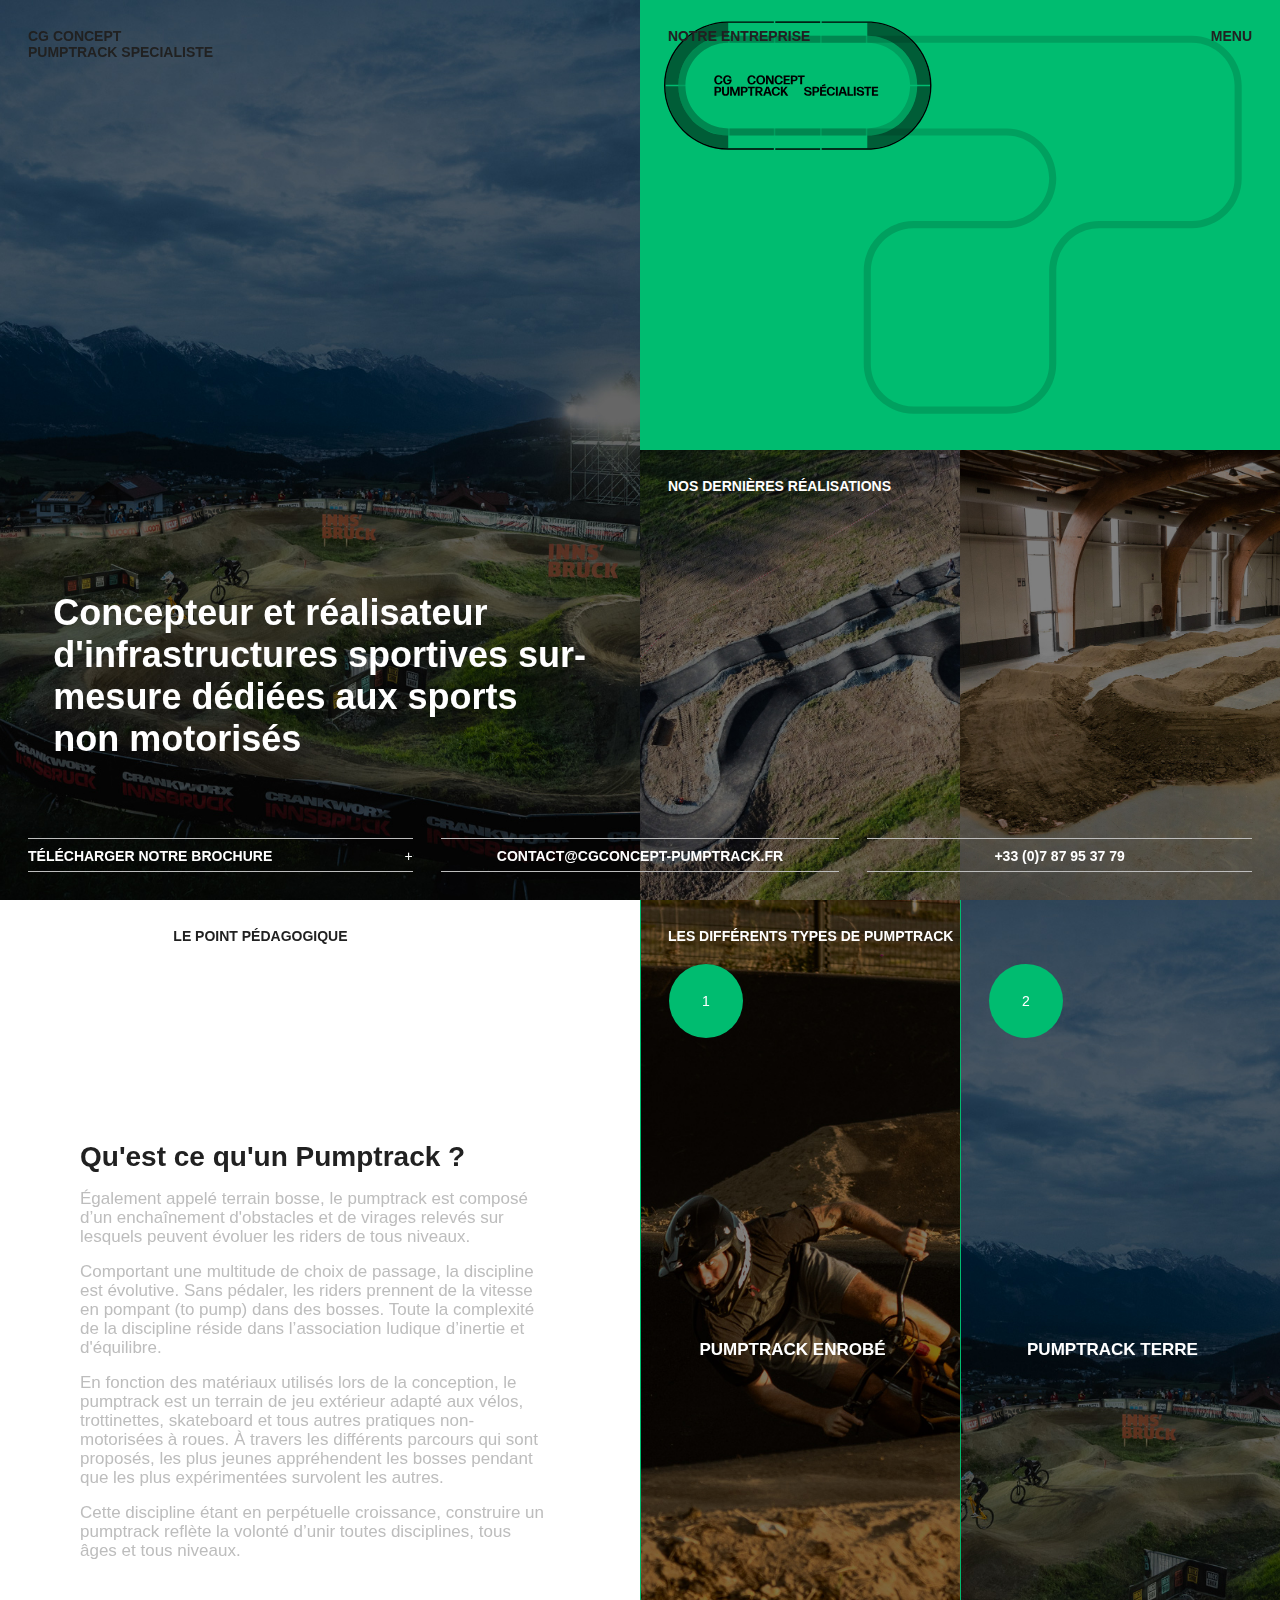
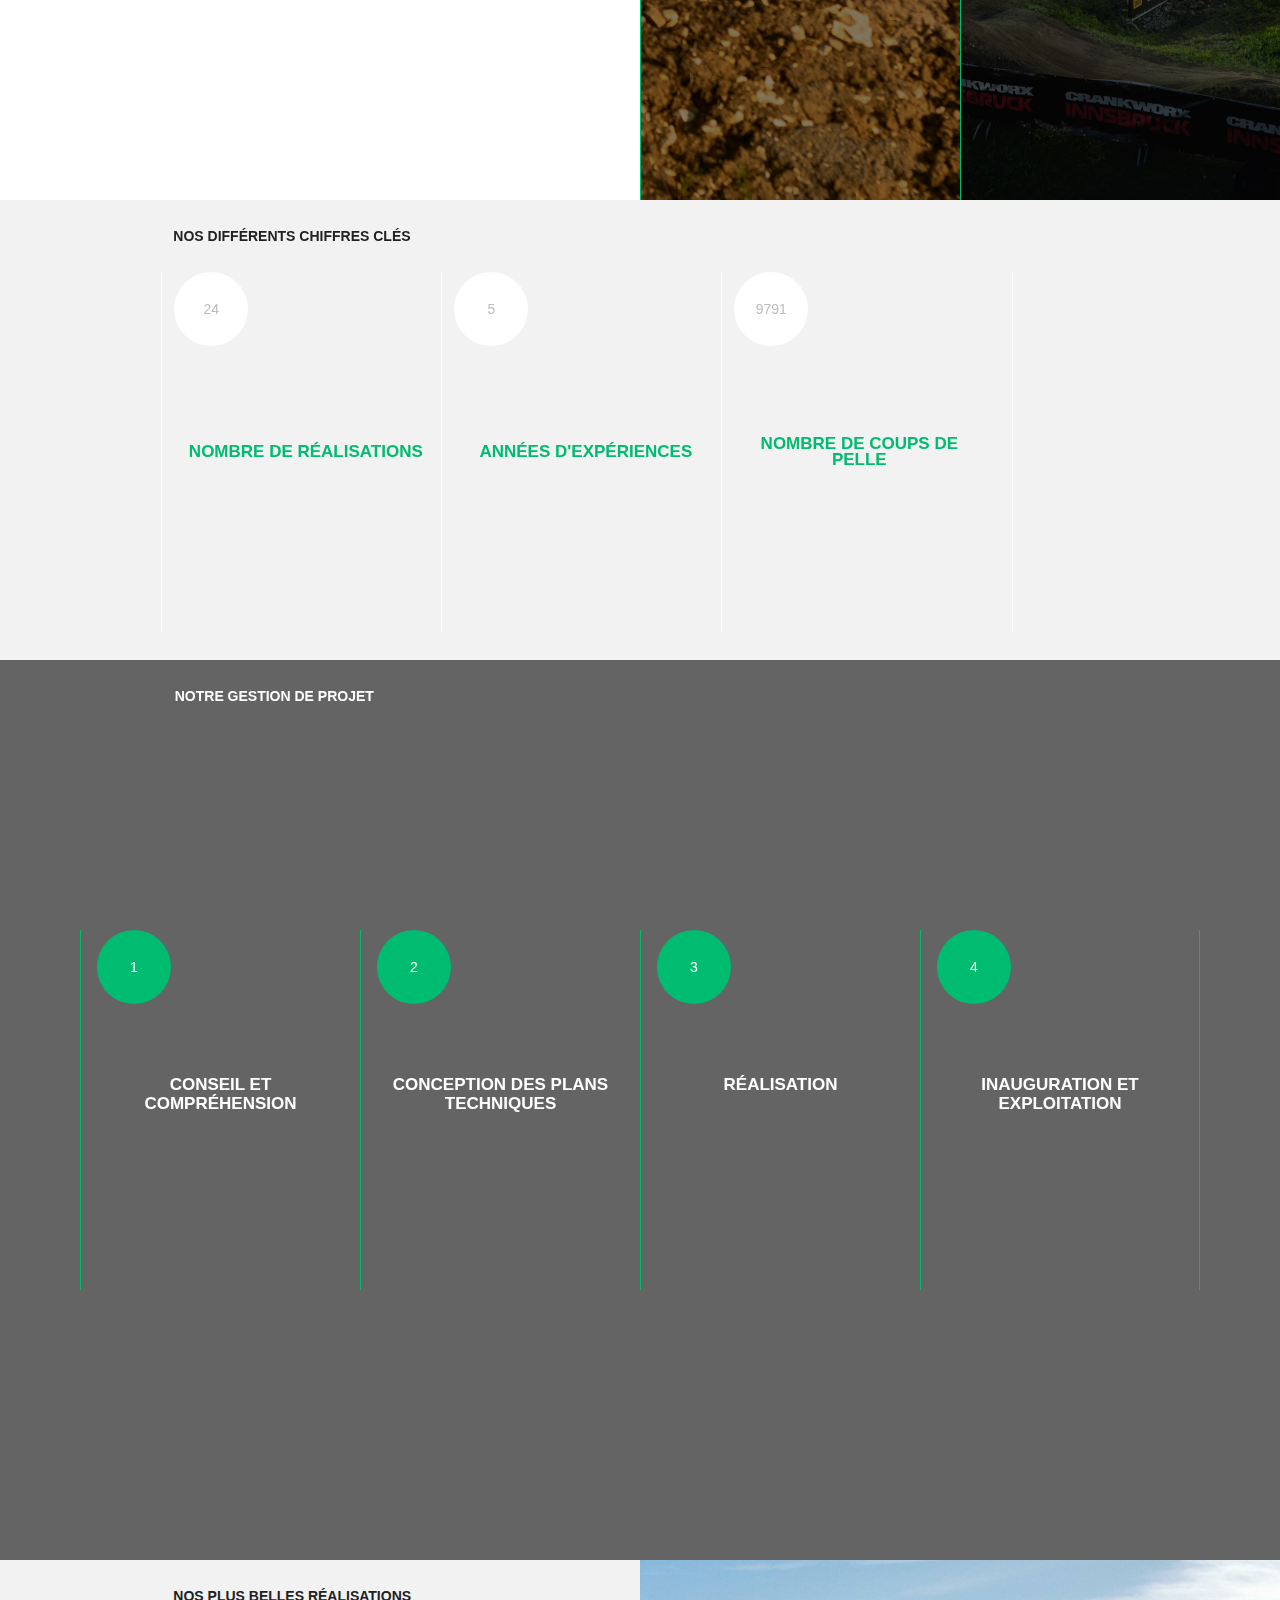
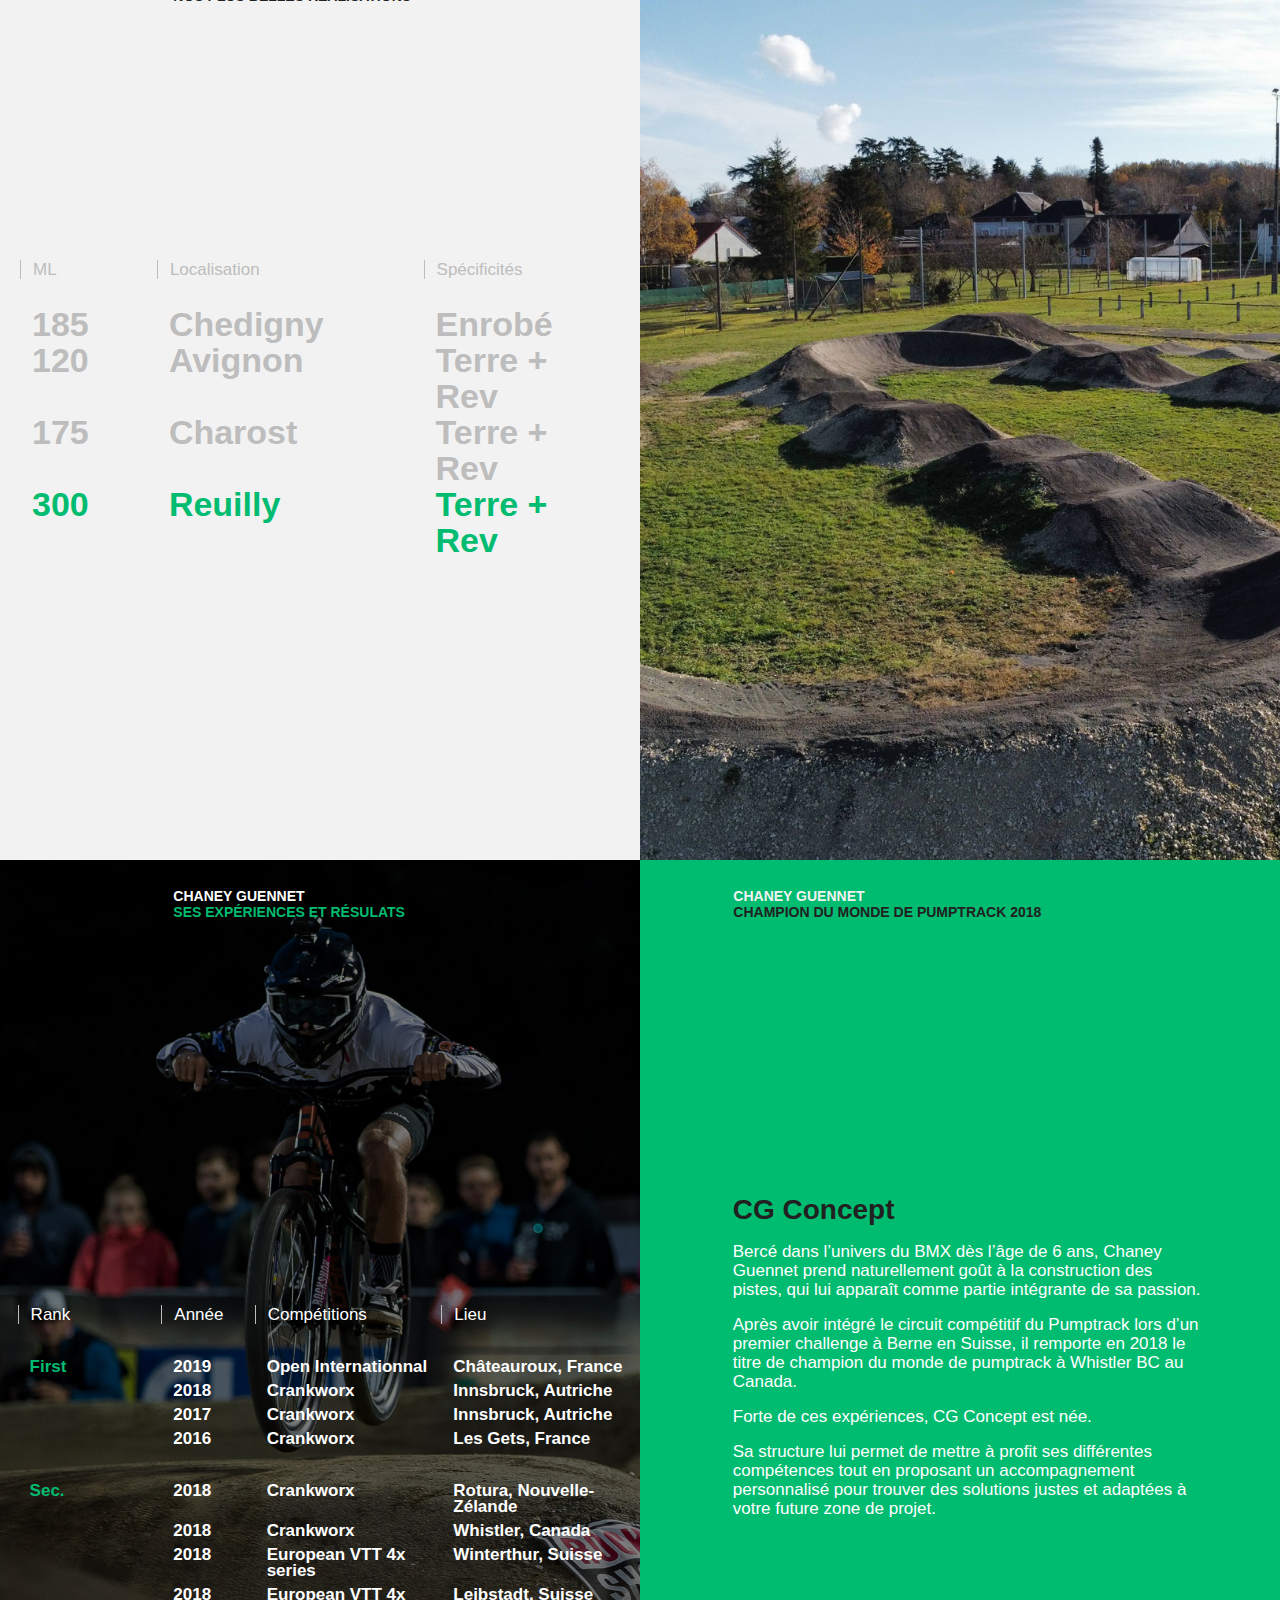
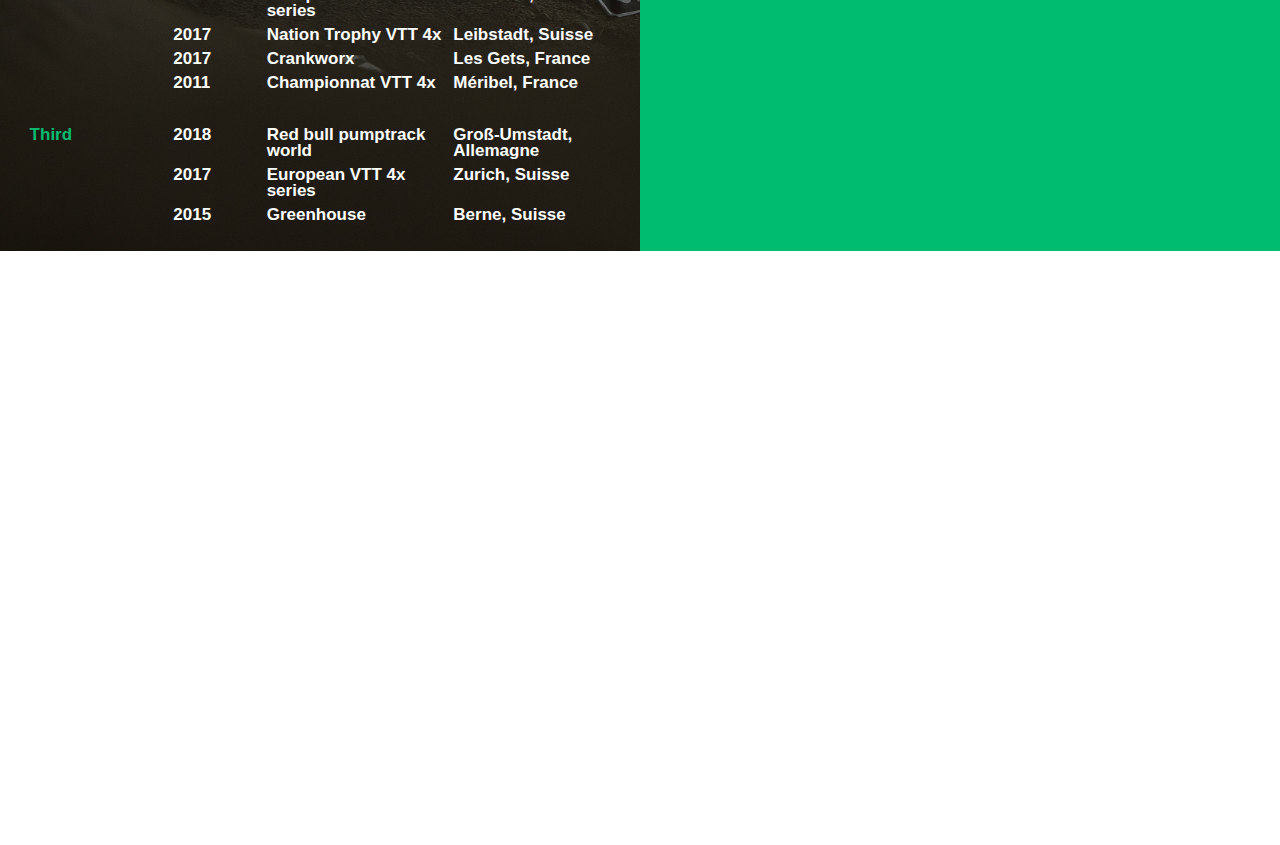
==== index.html @ a436eff6 "fixing bug" ====
<!-- 
Code : Collignon Baptiste - https://www.collignonbaptiste.com/
-->
<!DOCTYPE html>
<html lang="fr">
<head>
    <meta charset="UTF-8">
    <meta name="viewport" content="width=device-width, initial-scale=1.0">
    <meta name="description" content="">
    <link rel="shortcut icon" href="favicon.ico" type="image/x-icon">
    <link rel="stylesheet" href="https://use.typekit.net/uqy7gnm.css">
    <link rel="stylesheet" href="styles/variables.css">
    <link rel="stylesheet" href="styles/style.css">
    <title>CGConcept Pumptrack</title>

    <meta property="og:url" content="https://bcollignonecv.github.io/CGConcept/" />
    <meta property="og:type" content="website" />
    <meta property="og:title" content="CGConcept créateur de pumptrack"/>
    <meta property="og:locale" content="fr_FR"/>
    <meta property="og:description" content="Construction de Pumptrack en terre ou en enrobé, CGConcept vous accompagne dans vos projets de création d'infrastructures sportives" />
    <meta property="og:image" content="https://bcollignonecv.github.io/CGConcept/img/chaney-guennet-profil.jpg" />
</head>
<body>
    <header>
        <nav class="c_menu">
            <ul class="l_container">
                <li class="l_col s10 m9"><a href="./">CG Concept <br>Pumptrack Specialiste</a></li>
                <li class="l_col s2 m3 l3 c_text-alignRight" id="menu">Menu</li>
            </ul>
        </nav>
        <nav class="c_menu-aside">
            <div class="content l_wrapper-content">
                <div class="l_marginLeft-1 l_marginRight-1">
                    <a class="c_link c_link-nav active" href="./">Page d'accueil</a>
                    <a class="c_link c_link-nav" href="pumptrack_enrobe.html">Pumptrack en enrobé</a>
                    <a class="c_link c_link-nav c_link-nav-empty" href="pumptrack_terre.html">Pumptrack en terre</a>
                    <a class="c_link c_link-nav" href="contact.html">Nous contacter</a>
                </div>
            </div>
            <div class="l_container l_el-bottom c_menu-bottom">
                <ul class="l_container">
                    <li class="l_col m12 l4 xl6">
                        <a class="c_link c_input-fake c_streak" href="CG-Concept_Plaquette.pdf" download>Télécharger notre brochure <span class="c_text-floatRight">+</span></a>
                    </li>
                    <li class="l_col s0 m0 l4 xl3" id="menu">
                        <a class="c_link c_input-fake c_text-alignMiddle c_streak" href="mail@cgconcept-pumptrack.fr">contact@cgconcept-pumptrack.fr</a>
                    </li>
                    <li class="l_col s0 m0 l4 xl3" id="menu">
                        <a class="c_link c_input-fake c_text-alignMiddle c_streak" href="tel:+33787953579">+33 (0)7 87 95 37 79</a>
                    </li>
                </ul>
            </div>
        </nav>
        <div id="gridTester" class="l_wrapper-content l_container">
            <div class="l_col l1"></div>
            <div class="l_col l1"></div>
            <div class="l_col l1"></div>
            <div class="l_col l1"></div>
            <div class="l_col l1"></div>
            <div class="l_col l1"></div>
            <div class="l_col l1"></div>
            <div class="l_col l1"></div>
            <div class="l_col l1"></div>
            <div class="l_col l1"></div>
            <div class="l_col l1"></div>
            <div class="l_col l1"></div>
        </div>
    </header>
    <main>
        <section class="l_sect-100 l_container">
            <div class="l_col s12 m12 l6" id="landing-img">
                <figure class="c_tile c_tile-primary c_tile_img">
                    <!-- <img src="./img/CG-Concept_Logo.svg" alt="" srcset=""> -->
                    <h2 class="c_site-title">Concepteur et réalisateur d'infrastructures sportives sur-mesure dédiées aux sports non motorisés</h2>
                </figure>
            </div>
            <div class="l_col s12 m12 l6" >
                <div class="l_container">
                    <div class="l_col s12 m6 l12">
                        <figure class="c_tile c_tile-secondary c_tile_img link" data-scroll="c_key">
                            <img src="./img/CG-Concept_Logo.svg" alt="" srcset="" class="c_tile_img-background bg-primary">
                            <figcaption class="c_tile_img-overlay">Notre entreprise</figcaption>
                        </figure>
                    </div>
                    <div class="l_col s0 m6 l6">
                        <figure class="c_tile c_tile-tertiary c_tile_img link" data-scroll="c_bestOf">
                            <img src="./img/CGConcept_pumptrack-enrobe_chedigny_filter.jpg" alt="" srcset="" class="c_tile_img-background">
                            <figcaption class="c_tile_img-overlay white">Nos dernières réalisations</figcaption>
                        </figure>
                    </div>
                    <div class="l_col s0 m0 l6">
                        <figure class="c_tile c_tile-tertiary c_tile_img bg-tertiary link" data-scroll="c_bestOf">
                            <img src="./img/CGConcept_pumptrack-terre_avignon_filter.jpg" alt="" srcset="" class="c_tile_img-background">
                        </figure>
                    </div>
                </div>
            </div>
            <div class="l_container l_el-bottom c_menu-bottom">
                <ul class="l_container">
                    <li class="l_col m12 l4 xl6">
                        <a class="c_link c_input-fake c_streak white" href="CG-Concept_Plaquette.pdf" download>Télécharger notre brochure <span class="c_text-floatRight">+</span></a>
                    </li>
                    <li class="l_col s0 m0 l4 xl3" id="menu">
                        <a class="c_link c_input-fake c_text-alignMiddle c_streak white" href="mail@cgconcept-pumptrack.fr">contact@cgconcept-pumptrack.fr</a>
                    </li>
                    <li class="l_col s0 m0 l4 xl3" id="menu">
                        <a class="c_link c_input-fake c_text-alignMiddle c_streak white" href="tel:+33787953579">+33 (0)7 87 95 37 79</a>
                    </li>
                </ul>
            </div>
        </section>
        <section class="l_container c_presentation">
            <div class="l_col s12 m12 l6 l_sect">
                <div class="l_wrapper-content left">
                    <h3 class=" l_paddingLeft-2 c_sect-title">Le point pédagogique</h3>
                </div>
                <div class="l_wrapper-middle vertical l_wrapper-content left">
                    <div class="c_content-longText l_paddingRight-2">
                        <h2>Qu'est ce qu'un Pumptrack ?</h2>
                        <p class="c_block-text-secondary">Également appelé terrain bosse, le pumptrack est composé d’un enchaînement d'obstacles et de virages relevés sur lesquels peuvent évoluer les riders de tous niveaux.</p>
                        <p class="c_block-text-secondary">Comportant une multitude de choix de passage, la discipline est évolutive. Sans pédaler, les riders prennent de la vitesse en pompant (to pump) dans des bosses. Toute la complexité de la discipline réside dans l’association ludique d’inertie et d'équilibre.</p>
                        <p class="c_block-text-secondary">En fonction des matériaux utilisés lors de la conception, le pumptrack est un terrain de jeu extérieur adapté aux vélos, trottinettes, skateboard et tous autres pratiques non-motorisées à roues. À travers les différents parcours qui sont proposés, les plus jeunes appréhendent les bosses pendant que les plus expérimentées survolent les autres.</p>
                        <p class="c_block-text-secondary">Cette discipline étant en perpétuelle croissance, construire un pumptrack reflète la volonté d’unir toutes disciplines, tous âges et tous niveaux.</p>
                    </div>
                </div>
            </div>
            <div class="l_col s12 m12 l6">
                <h3 class="c_sect-title floating neutral">Les différents types de pumptrack</h3>
                <div class="l_container full">
                    <div class="l_col s12 m6 l6 c_bgScale" id="pumptrackenrobe-img">
                        <a href="pumptrack_enrobe.html">
                            <div class="c_block-tile c_block-tile-100 first">
                                <div class="c_bubble">
                                    <span class="c_bubble-title">1</span>
                                </div>
                                <div class="c_block-content">
                                    <p class="c_block-title">Pumptrack Enrobé</p>
                                </div>
                            </div>
                        </a>
                    </div>
                    <div class="l_col s12 m6 l6 c_bgScale" id="pumptrackterre-img">
                        <a href="pumptrack_terre.html">
                            <div class="c_block-tile c_block-tile-100">
                                <div class="c_bubble">
                                    <span class="c_bubble-title">2</span>
                                </div>
                                <div class="c_block-content">
                                    <p class="c_block-title">Pumptrack Terre</p>
                                </div>
                            </div>
                        </a>
                    </div>
                </div>
            </div>
        </section>

        <!-- done -->
        <section class="l_sect c_key bg-secondary">
            <div class="l_wrapper-content">
                <div class="l_container l_container-fullHeight">
                    <h3 class="l_col s12 m12 l12 c_sect-title l_paddingLeft-1">Nos différents chiffres clés</h3>
                    <div class="l_col s12 m4 l3 l_marginLeft-1">
                        <div class="c_block-tile">
                            <div class="c_bubble">
                                <span class="c_bubble-title">24</span>
                            </div>
                            <div class="c_block-content">
                                <p class="c_block-title">Nombre de réalisations</p>
                            </div>
                        </div>
                    </div>
                    <div class="l_col s12 m4 l3">
                        <div class="c_block-tile">
                            <div class="c_bubble">
                                <span class="c_bubble-title">5</span>
                            </div>
                            <div class="c_block-content">
                                <p class="c_block-title">Années d'expériences</p>
                            </div>
                        </div>
                    </div>
                    <div class="l_col s12 m4 l3">
                        <div class="c_block-tile last">
                            <div class="c_bubble">
                                <span class="c_bubble-title">9791</span>
                            </div>
                            <div class="c_block-content">
                                <p class="c_block-title">nombre de coups de pelle</p>
                            </div>
                        </div>
                    </div>
                </div>
            </div>
        </section>
        <section id="section-projet" class="bg-tertiary">
            <div class="l_container l_wrapper-content">
                <h3 class="l_col s12 m12 l12 c_sect-title-fw floating">Notre gestion de projet</h3>
                <div class="l_col s12 m12 l3">
                    <div class="c_scale">
                        <div class="c_block-text">
                            <div class="c_bubble">
                                <span class="c_bubble-title">1</span>
                            </div>
                            <div class="c_block-content">
                                <p class="c_block-title">Conseil et compréhension</p>
                                <p class="c_block-desc">Pour débuter le projet, la première étape consiste à se rencontrer sur site. Comprendre vos besoins et vos contraintes pour vous donner les meilleurs conseils et des chiffres au plus près de la réalité.</p>
                            </div>
                        </div>
                    </div>
                </div>
                <div class="l_col s12 m12 l3">
                    <div class="c_scale">
                        <div class="c_block-text">
                            <div class="c_bubble">
                                <span class="c_bubble-title">2</span>
                            </div>
                            <div class="c_block-content">
                                <p class="c_block-title">Conception des plans <br>techniques</p>
                                <p class="c_block-desc">Suite à notre rencontre, je réalise des plans 3D qui serviront de base à la construction du pumptrack et qui vous permettront de visualiser le projet. C’est aussi un excellent support de communication.</p>
                            </div>
                        </div>
                    </div>
                </div>
                <div class="l_col s12 m12 l3">
                    <div class="c_scale">
                        <div class="c_block-text">
                            <div class="c_bubble">
                                <span class="c_bubble-title">3</span>
                            </div>
                            <div class="c_block-content">
                                <p class="c_block-title">Réalisation</p>
                                <p class="c_block-desc">La construction du pumptrack est réalisée sur une durée d’environ 3 semaines.</p>
                            </div>
                        </div>
                    </div>
                </div>
                <div class="l_col s12 m12 l3">
                    <div class="c_scale last">
                        <div class="c_block-text last">
                            <div class="c_bubble">
                                <span class="c_bubble-title">4</span>
                            </div>
                            <div class="c_block-content">
                                <p class="c_block-title">Inauguration et exploitation</p>
                                <p class="c_block-desc">Une fois le chantier terminé, nous profitons d’une inauguration avec les riders locaux. Un moment de partage autour de la pratique du pumptrack. Mais surtout un moment de sensibilisation auprès des jeunes sur le port des protections.</p>
                            </div>
                        </div>
                    </div>
                </div>
            </div>
        </section>
        <section id="section-best" class="l_sect-100 c_bestOf l_container full reverse">
            <div class="l_col s12 m12 l6 l_sect bg-secondary">
                <div class="l_wrapper-content left">
                    <h3 class="l_paddingLeft-2 c_sect-title">Nos plus belles réalisations</h3>
                    <div class="c_index-big l_wrapper-middle vertical l_paddingRight-2">
                        <div class="l_container c_index-title">
                            <p class="l_col s3 m3 l2 c_index-item-shift">ML</p>
                            <p class="l_col s9 m6 l6">Localisation</p>
                            <p class="l_col s0 m0 l4">Spécificités</p>
                        </div>
                        <div class="l_container c_index-item c_bestOf-item" data-img="0">
                            <p class="l_col s3 m3 l2 c_index-item-shift">185</p>
                            <p class="l_col s9 m6 l6">Chedigny</p>
                            <p class="l_col s0 m0 l4">Enrobé</p>
                        </div>
                        <div class="l_container c_index-item c_bestOf-item" data-img="1">
                            <p class="l_col s3 m3 l2 c_index-item-shift">120</p>
                            <p class="l_col s9 m6 l6">Avignon</p>
                            <p class="l_col s0 m0 l4">Terre + Rev</p>
                        </div>
                        <div class="l_container c_index-item c_bestOf-item" data-img="2">
                            <p class="l_col s3 m3 l2 c_index-item-shift">175</p>
                            <p class="l_col s9 m6 l6">Charost</p>
                            <p class="l_col s0 m0 l4">Terre + Rev</p>
                        </div>
                        <div class="l_container c_index-item c_bestOf-item active" data-img="3">
                            <p class="l_col s3 m3 l2 c_index-item-shift">300</p>
                            <p class="l_col s9 m6 l6">Reuilly</p>
                            <p class="l_col s0 m0 l4">Terre + Rev</p>
                        </div>
                    </div>
                </div>
            </div>
            <div class="l_col s12 m12 l6">
                <figure class="c_tile c_tile-primary c_tile_img c_bestOf-img">
                    <img src="./img/CGConcept_pumptrack-enrobe_chedigny.jpg" alt="" srcset="" class="c_tile_img-background">
                </figure>
                <figure class="c_tile c_tile-primary c_tile_img c_bestOf-img active">
                    <img src="./img/CGConcept_pumptrack-terre_avignon.jpg" alt="" srcset="" class="c_tile_img-background">
                </figure>
                <figure class="c_tile c_tile-primary c_tile_img c_bestOf-img">
                    <img src="./img/CGConcept_pumptrack-terre_charost.jpg" alt="" srcset="" class="c_tile_img-background">
                </figure>
                <figure class="c_tile c_tile-primary c_tile_img c_bestOf-img">
                    <img src="./img/CGConcept_pumptrack-terre_reuilly.jpg" alt="" srcset="" class="c_tile_img-background">
                </figure>
            </div>
        </section>
        <section class="l_sect-100 l_container reverse full c_palmares">
            <div class="l_col s12 m12 l6 l_sect c_index" id="chaneyPresentation" style="min-height: 30vh;">
                <div class="l_wrapper-content left">
                    <div class="l_paddingLeft-2 c_sect-title">
                        <h3>Chaney Guennet</h3>
                        <h5>Ses expériences et résulats</h5>
                    </div>
                    <div class="l_container c_index-title">
                        <p class="l_col s0 m2 c_index-item-shift">Rank</p>
                        <p class="l_col s3 m2">Année</p>
                        <p class="l_col s5 m4">Compétitions</p>
                        <p class="l_col s4 m4">Lieu</p>
                    </div>
                    <div class="c_index-listItem">
                        <div class="l_container c_index-item c_slide">
                            <p class="l_col s12 m2 primary c_index-item-shift">First</p>
                            <p class="l_col s3 m2">2019</p>
                            <p class="l_col s5 m4">Open Internationnal</p>
                            <p class="l_col s4 m4">Châteauroux<span class="s0">, France</span></p>
                        </div>
                        <div class="l_container c_index-item c_slide">
                            <p class="l_col s0 m2"></p>
                            <p class="l_col s3 m2">2018</p>
                            <p class="l_col s5 m4">Crankworx</p>
                            <p class="l_col s4 m4">Innsbruck<span class="s0">, Autriche</span></p>
                        </div>
                        <div class="l_container c_index-item c_slide">
                            <p class="l_col s0 m2"></p>
                            <p class="l_col s3 m2">2017</p>
                            <p class="l_col s5 m4">Crankworx</p>
                            <p class="l_col s4 m4">Innsbruck<span class="s0">, Autriche</span></p>
                        </div>
                        <div class="l_container c_index-item c_slide">
                            <p class="l_col s0 m2"></p>
                            <p class="l_col s3 m2">2016</p>
                            <p class="l_col s5 m4">Crankworx</p>
                            <p class="l_col s4 m4">Les Gets<span class="s0">, France</span></p>
                        </div>
                    </div>
                    <div class="c_index-listItem">
                        <div class="l_container c_index-item c_slide">
                            <p class="l_col s12 m2 primary c_index-item-shift">Sec.</p>
                            <p class="l_col s3 m2">2018</p>
                            <p class="l_col s5 m4">Crankworx</p>
                            <p class="l_col s4 m4">Rotura<span class="s0">, Nouvelle-Zélande</span></p>
                        </div>
                        <div class="l_container c_index-item c_slide">
                            <p class="l_col s0 m2"></p>
                            <p class="l_col s3 m2">2018</p>
                            <p class="l_col s5 m4">Crankworx</p>
                            <p class="l_col s4 m4">Whistler<span class="s0">, Canada</span></p>
                        </div>
                        <div class="l_container c_index-item c_slide">
                            <p class="l_col s0 m2"></p>
                            <p class="l_col s3 m2">2018</p>
                            <p class="l_col s5 m4">European <span class="s0">VTT</span> 4x series </p>
                            <p class="l_col s4 m4">Winterthur<span class="s0">, Suisse</span></p>
                        </div>
                        <div class="l_container c_index-item c_slide">
                            <p class="l_col s0 m2"></p>
                            <p class="l_col s3 m2">2018</p>
                            <p class="l_col s5 m4">European <span class="s0">VTT</span> 4x series </p>
                            <p class="l_col s4 m4">Leibstadt<span class="s0">, Suisse</span></p>
                        </div>
                        <div class="l_container c_index-item c_slide">
                            <p class="l_col s0 m2"></p>
                            <p class="l_col s3 m2">2017</p>
                            <p class="l_col s5 m4">Nation Trophy <span class="s0">VTT</span> 4x</p>
                            <p class="l_col s4 m4">Leibstadt<span class="s0">, Suisse</span></p>
                        </div>
                        <div class="l_container c_index-item c_slide">
                            <p class="l_col s0 m2"></p>
                            <p class="l_col s3 m2">2017</p>
                            <p class="l_col s5 m4">Crankworx</p>
                            <p class="l_col s4 m4">Les Gets<span class="s0">, France</span></p>
                        </div>
                        <div class="l_container c_index-item c_slide">
                            <p class="l_col s0 m2"></p>
                            <p class="l_col s3 m2">2011</p>
                            <p class="l_col s5 m4">Championnat <span class="s0">VTT</span> 4x</p>
                            <p class="l_col s4 m4">Méribel<span class="s0">, France</span></p>
                        </div>
                    </div>
                    <div class="c_index-listItem">
                        <div class="l_container c_index-item c_slide">
                            <p class="l_col s12 m2 primary c_index-item-shift">Third</p>
                            <p class="l_col s3 m2">2018</p>
                            <p class="l_col s5 m4">Red bull pumptrack world </p>
                            <p class="l_col s4 m4">Groß-Umstadt<span class="s0">, Allemagne</span></p>
                        </div>
                        <div class="l_container c_index-item c_slide">
                            <p class="l_col s0 m2"></p>
                            <p class="l_col s3 m2">2017</p>
                            <p class="l_col s5 m4">European <span class="s0">VTT</span> 4x series </p>
                            <p class="l_col s4 m4">Zurich<span class="s0">, Suisse</span></p>
                        </div>
                        <div class="l_container c_index-item c_slide">
                            <p class="l_col s0 m2"></p>
                            <p class="l_col s3 m2">2015</p>
                            <p class="l_col s5 m4">Greenhouse</p>
                            <p class="l_col s4 m4">Berne<span class="s0">, Suisse</span></p>
                        </div>
                    </div>
                </div>
            </div>
            <div class="l_col s12 m12 l6 bg-primary l_sect">                
                <div class="l_wrapper-content right">
                    <div class="l_paddingLeft-2 c_sect-title">
                        <h3>Chaney Guennet</h3>
                        <h5>Champion du monde de Pumptrack 2018</h5>
                    </div>
                    <div class="l_wrapper-middle vertical">
                        <div class="c_content-longText"> 
                            <h2>CG Concept</h2>
                            <p>Bercé dans l’univers du BMX dès l’âge de 6 ans, Chaney Guennet prend naturellement goût à la construction des pistes, qui lui apparaît comme partie intégrante de sa passion. </p>
                            <p>Après avoir intégré le circuit compétitif du Pumptrack lors d’un premier challenge à Berne en Suisse, il remporte en 2018 le titre de champion du monde de pumptrack à Whistler BC au Canada.</p> 
                            <p>Forte de ces expériences, CG Concept est née.</p>
                            <p>Sa structure lui permet de mettre à profit ses différentes compétences tout en proposant un accompagnement personnalisé pour trouver des solutions justes et adaptées à votre future zone de projet.</p>
                        </div>
                    </div>
                </div>
            </div>
        </section>
    </main>
    <footer class="c_footer">
        <div class="l_wrapper-middle l_wrapper-content">
            <div class="l_container c_streak-m-horizontal">
                <div class="l_col s6 m3 l2 c_content-s l_marginLeft-1">
                    <h5>Architecture</h5>
                    <a class="c_link">Menu</a>
                    <a class="c_link" href="./">Accueil</a>
                    <a class="c_link" href="pumptrack_terre.html">Pumptrack terre</a>
                    <a class="c_link" href="pumptrack_enrobe.html">Pumptrack enrobé</a>
                    <a class="c_link" href="contact.html">Contact</a>
                </div>
                <div class="l_col s6 m4 l3 c_content-s">
                    <h5>Entreprise</h5>
                    <p>Ent. CG Concept</p>
                    <p class="c_carriage">M. Guennet Chaney</p>
                    <p>19 allée du Richebourg</p>
                    <p>37140, Chouzé-sur-Loire</p>
                </div>
                <div class="l_col s12 m5 l3 c_content-s">
                    <h5>Contacts</h5>
                    <p class="c_carriage-2-l">Ent. CG Concept</p>
                    <p>Tél: <a class="c_link" href="tel:+33787953579">+33 7 87 95 35 79</a></p>
                    <p>Mail: <a class="c_link" href="mail@cgconcept-pumptrack.fr">mail@cgconcept-pumptrack.fr</a></p>
                </div>
                <div class="l_col s12 m12 l3 c_content-s">
                    <h5>Crédits</h5>
                    <p>Développement : <a class="c_link c_link-inline" href="https://collignonbaptiste.com" target="_blank">Collignon Baptiste</a></p>
                    <p class="c_carriage">Design : <a class="c_link c_link-inline" href="https://enzonicolas.eu" target="_blank">Nicolas Enzo</a></p>
                    <a class="c_link" href="cgconcept-ml.html">Mentions Légales</a>
                    <a class="c_link" href="cgconcept-cg.html">Conditions générales</a>
                </div>
            </div>
            <div class="l_container reverse c_streak-m-horizontal">
                <div class="l_col l1 col-empty">
    
                </div>
                <div class="l_col s12 l5 c_content-s">
                    <p class="l_el-bottom">© CG Concept 2021</p>
                </div>
                <div class="l_col s12 m6 l3">
                    <h5>Suivez nous</h5>
                    <div class="l_container">
                        <a class="l_col s4 c_link" href="https://www.facebook.com/cgconceptandride/" target="_blank">Facebook</a>
                        <a class="l_col s4 c_link" href="https://www.youtube.com/channel/UCl_swrxcNLAJUzW6jal0LVA" target="_blank">Youtube</a>
                        <a class="l_col s4 c_link" href="https://www.instagram.com/cgconceptandride/" target="_blank">Instagram</a>
                    </div>
                </div>
                <div class="l_col m3 col-empty">
        
                </div>
            </div>
        </div>
        <script
            src="https://code.jquery.com/jquery-3.5.1.min.js"
            integrity="sha256-9/aliU8dGd2tb6OSsuzixeV4y/faTqgFtohetphbbj0="
            crossorigin="anonymous"></script>
        <script
            src="https://code.jquery.com/ui/1.12.1/jquery-ui.min.js"
            integrity="sha256-VazP97ZCwtekAsvgPBSUwPFKdrwD3unUfSGVYrahUqU="
            crossorigin="anonymous"></script>
        <script src="js/component.js"></script>
        <script src="js/index.js"></script>
    </footer>
</body>
</html>
---- styles/variables.css ----
:root{
    /* COLOR */
    --color-primary-100: #00BC70;
    --color-dark-100: #000000;
    --color-dark-v80: #212121;
    --color-dark-v60: #4F4F4F;
    --color-dark-v50: #646464;
    --color-dark-v40: #828282;
    --color-dark-v20: #BDBDBD;
    --color-dark-v10: #F2F2F2;

    --color-dark-o60: rgba(0,0,0,.6);


    /* MARGIN */
    --margin-xxsmall: .4rem;
    --margin-xsmall: .8rem;
    --margin-small: 1.4rem;
    --margin-medium: 2.4rem;
    --margin-large: 3.2rem;
    --margin-xlarge: 4.8rem;

    --margin-xsmall-negative: -.8rem;


    /* TEXT */
    --font-size: 1.3rem;
    --line-height: 1.5rem;
    --font-size-bigText: 1.6rem;
    --line-height-bigText: 1.8rem;
    --font-size-title: 2rem;
    --line-height-title: 2.2rem;
    --font-size-headTitle: 3.6rem;
    --line-height-headTitle: 4.2rem;
    --font-size-bigLink: 2.8rem;
    --line-height-bigLink: 4.4rem;
    --font-weight-normal: 500;
    --font-weight-bold: 700;
    --font-primary-medium: normal normal 500 1.4rem forma-djr-micro, sans-serif;
}

@media only screen and (min-width: 601px){
    :root{
        /* TEXT */
        --font-size-bigLink: 4rem;
        --line-height-bigLink: 5.4rem;
    }
}

@media only screen and (min-width: 995px){
    :root{

        /* MARGIN */
        --margin-xxsmall: .8rem;
        --margin-xsmall: 1.2rem;
        --margin-small: 1.6rem;
        --margin-medium: 2.8rem;
        --margin-large: 3.6rem;
        --margin-xlarge: 5.2rem;

        --margin-xsmall-negative: -1.2rem;


        /* TEXT */
        --font-size: 1.4rem;
        --line-height: 1.6rem;
        --font-size-bigText: 1.7rem;
        --line-height-bigText: 1.9rem;
        --font-size-title: 2.8rem;
        --line-height-title: 3.2rem;
        --font-size-bigTitle: 3.4rem;
        --line-height-bigTitle: 3.6rem;
        --font-size-bigLink: 6rem;
        --line-height-bigLink: 9rem;
    }
}
---- styles/style.css ----
@import "reset.min.css";
@import "layer.css";
@import "component.css";

/*****************************************/
/**************** TEXT *******************/
/*****************************************/

body{
    background-color: white;
}

h1, h2, h3, h4, h5, li, a, span, p, input, textarea, *::placeholder, figcaption{
    font: var(--font-primary-medium);
    font-size: var(--font-size);
    line-height: var(--line-height);
    text-transform: uppercase;
    margin-block: 0;
    -moz-font-smoothing: antialiased;
    -webkit-font-smoothing: antialiased;
}

a{
    text-decoration: none;
    color: var(--color-dark-v80);
    font-size: var(--font-size);
    line-height: var(--line-height);
}

h1{
    font-size: var(--font-size-headTitle);
    line-height: var(--line-height-headTitle);
    font-weight: var(--font-weight-bold);
    text-transform: none;
    padding-left: -2px;
    color: var(--color-dark-v80);
}

h2{
    color: var(--color-primary-100);
    font-size: var(--font-size-title);
    line-height: var(--line-height-title);
    text-transform: none;
    margin-bottom: var(--margin-small);
    font-weight: var(--font-weight-bold);
}

.c_presentation h2{
    color: var(--color-dark-v80);
}

.c_palmares h3{
    color: white;
}

h3{
    font-weight: var(--font-weight-bold);
    color: var(--color-dark-v80);
}

.c_palmares h3{
    color: white;
}

h4{
    font-weight: var(--font-weight-normal);
    margin-bottom: var(--line-height);
}

h5{
    font-weight: var(--font-weight-normal);
    margin-bottom: var(--line-height);
    color: white;
}

p{
    color: var(--color-dark-v80);
}

input, textarea{
    font-weight: var(--font-weight-bold);
    color: var(--color-dark-v80);
}

input::placeholder, textarea::placeholder{
    font-weight: var(--font-weight-bold);
    color: var(--color-dark-v80);
}

figcaption{
    font-weight: var(--font-weight-bold);
}

section{
    background-color: white;
}

main{
    position: relative;
    z-index: 2;
    overflow-x: hidden;
    max-width: 100vw;
}

span{
    text-transform: none;
}

@media only screen and (min-width: 601px){

}

@media only screen and (min-width: 995px){
    
}


/*****************************************/
/*************** COLOR *******************/
/*****************************************/

.primary-100{
    background-color: var(--color-primary-100);
}

.primary-80{
    background-color: var(--color-primary-80);
}

.primary-60{
    background-color: var(--color-primary-60);
}

.color_primary-100{
    color: var(--color-primary-100);
}

.color_primary-80{
    color: var(--color-primary-80);
}

.color_primary-60{
    color: var(--color-primary-60);
}

.secondary-100{
    background-color: var(--color-secondary-100);
    color: var(--color-primary-100);
}

.secondary-80{
    background-color: var(--color-secondary-80);
    color: var(--color-primary-100);
}

.secondary-60{
    background-color: var(--color-secondary-60);
    color: var(--color-primary-100);
}

.color_secondary-100{
    color: var(--color-secondary-100);
}

.color_secondary-80{
    color: var(--color-secondary-80);
}

.color_secondary-60{
    color: var(--color-secondary-60);
}

.bg-primary{
    background-color: var(--color-primary-100);
}

.bg-primary p, .bg-primary h3, .bg-primary h5{
    color: white;
    border-color: white;
}

.bg-primary h2{
    color: var(--color-dark-v80);
}

.bg-primary h3{
    color: var(--color-dark-v10);
}

.bg-primary h5{
    color: var(--color-dark-v80);
}

.bg-secondary{
    background-color: var(--color-dark-v10);
}

.bg-tertiary{
    background-color: var(--color-dark-v50);
}

.bg-tertiary p{
    color: white;
}

.bg-tertiary h3{
    color: white;
}

.primary{
    color: var(--color-primary-100) !important;
}

.neutral{
    color: white !important;
}

/*****************************************/
/***************** CUSTOM ****************/
/*****************************************/

#landing-img{
    background-image: url('../img/CGConcept_construction_de_pumptrack.jpg');
    background-repeat: no-repeat;
    background-size: cover;
    background-position: center;
}

#pumptrackterre-img{
    background-image: url('../img/CGConcept_construction_de_pumptrack.jpg');
    background-repeat: no-repeat;
    background-size: auto 100%;
    background-position: center;
}

#pumptrackterre-img.c_bgScale:hover{
    background-size: auto 120%;
}

#pumptrackenrobe-img{
    background-image: url('../img/CGConcept_pumptrack-enrobe.jpg');
    background-repeat: no-repeat;
    background-size: auto 100%;
    background-position: center;
}

#pumptrackenrobe-img.c_bgScale:hover{
    background-size: auto 120%;
}

#chaneyPresentation{
    background-image: url('../img/chaney-guennet-profil.jpg');
    background-repeat: no-repeat;
    background-size: cover;
    background-position: center;
}

#gridTester{
    position: fixed;
    top: 0;
    left: 0;
    width: 100vw;
    height: 100vh;
    z-index: 200;
    display: none;
}

#gridTester.show{
    display: flex;
}

#gridTester .l_col{
    border-left: 1px solid black;
}

#gridTester .l_col:last-of-type{
    border-right: 1px solid black;
}

/*****************************************/
/************ CUSTOM CLASS ***************/
/*****************************************/

.marker {
    width: 15px;
    height: 15px;
    border-radius: 100%;
    cursor: pointer;
    background-color: var(--color-primary-100);
}

.marker:hover {
    width: 17px;
    height: 17px;
}

.mapboxgl-popup {
    width: 200px;
}

.mapboxgl-popup-content {
    text-align: center;
    padding: 10px;
}

.mapboxgl-popup-content h3{
    color: var(--color-primary-100);
}

.mapboxgl-popup-content img{
    margin-top: 10px;
    width: 180px;
    border-radius: 3px;
}

/*****************************************/
/************** CUSTOM ID ****************/
/*****************************************/

#bg_img-Home-1{

}

.c_img-fullHeightScreen{
    height: 100vh;
    width: 100%;
    background-color: grey;
}

.c_img-halfHeightScreen{
    height: 50vh;
    width: 100%;
    background-color: grey;
}
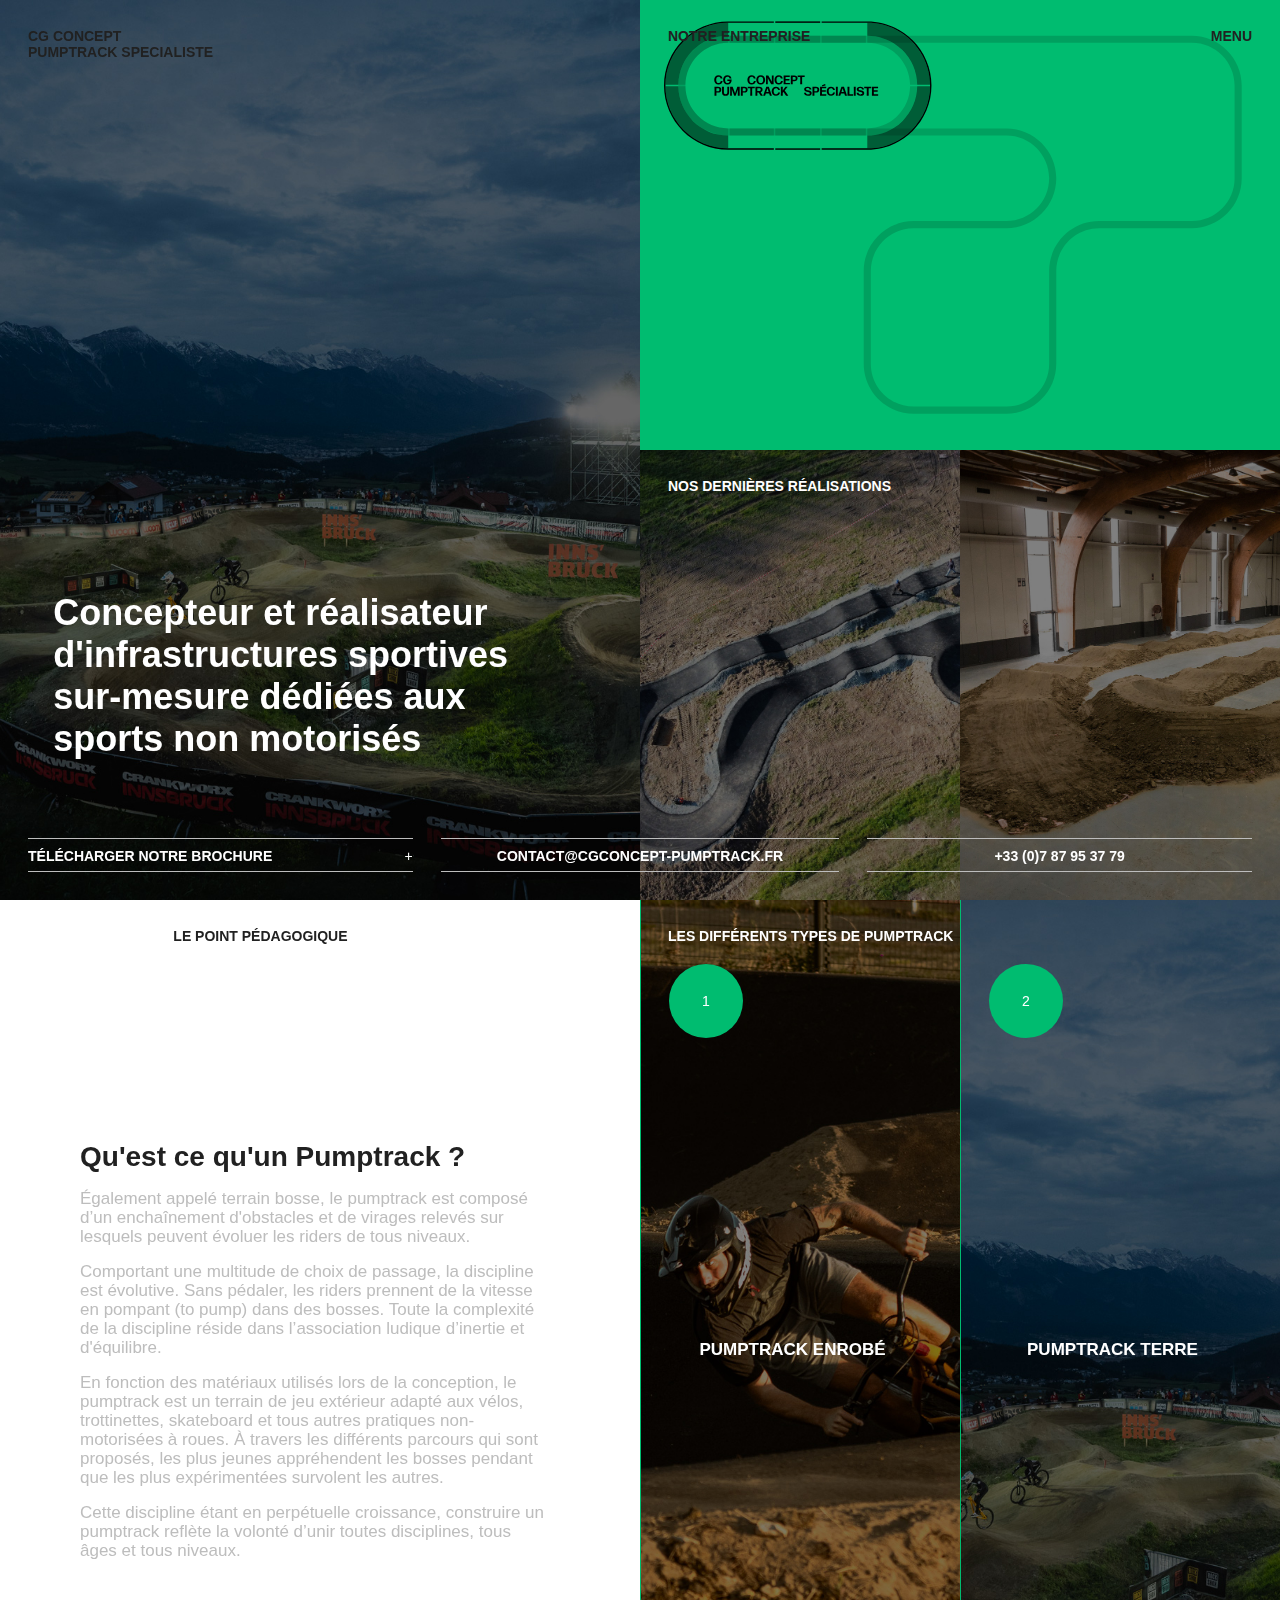
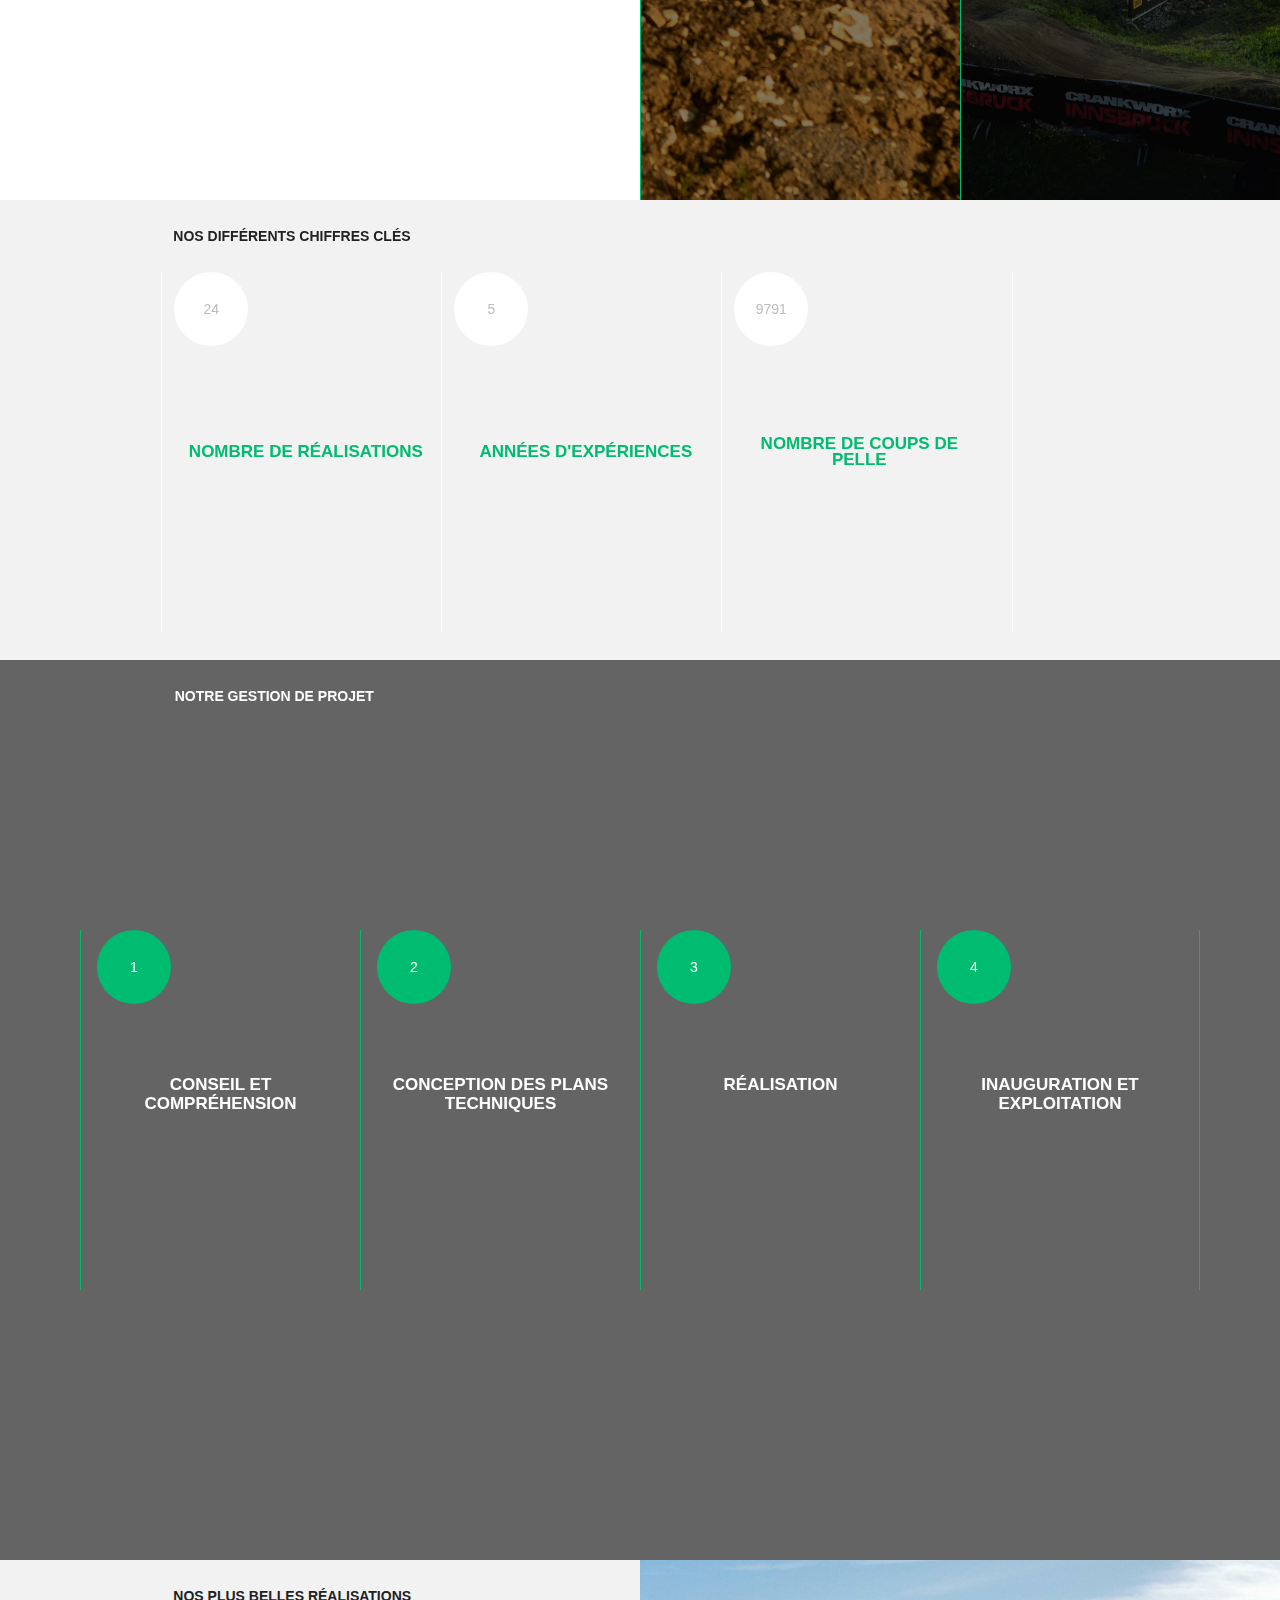
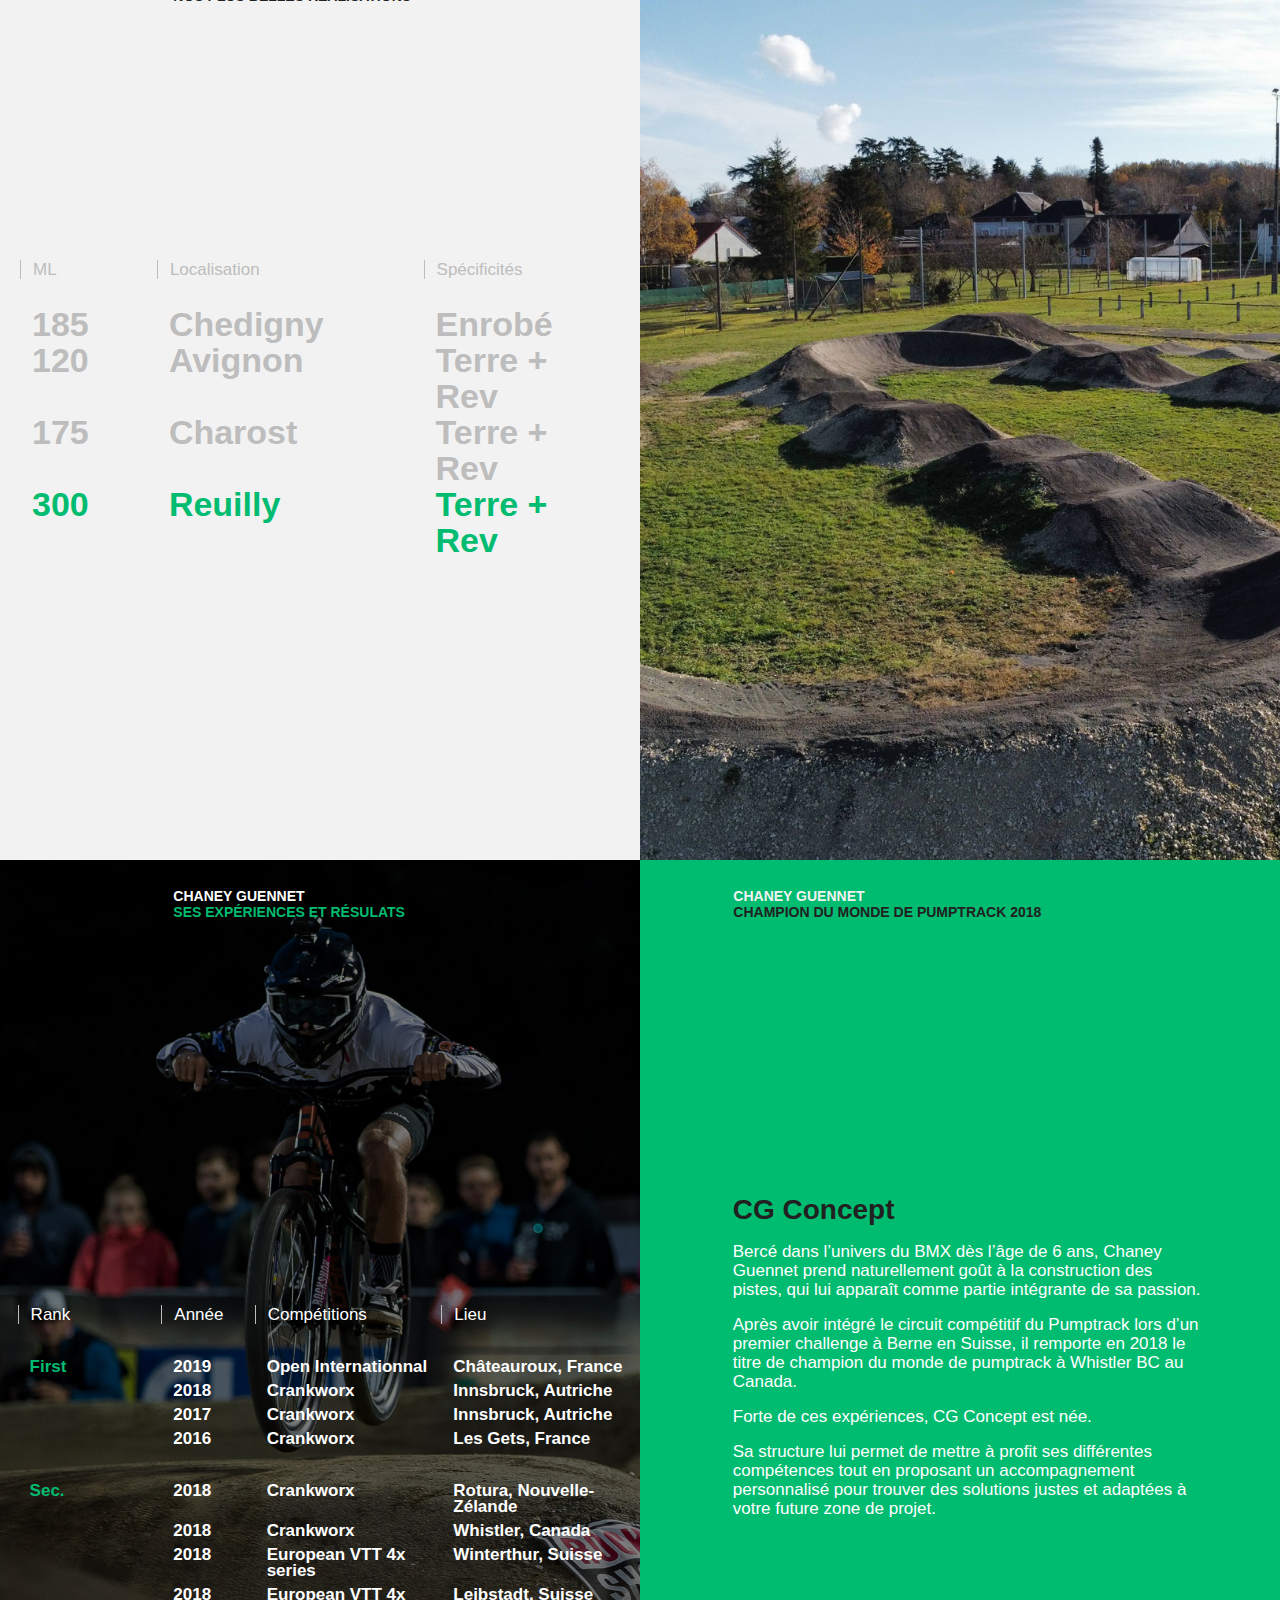
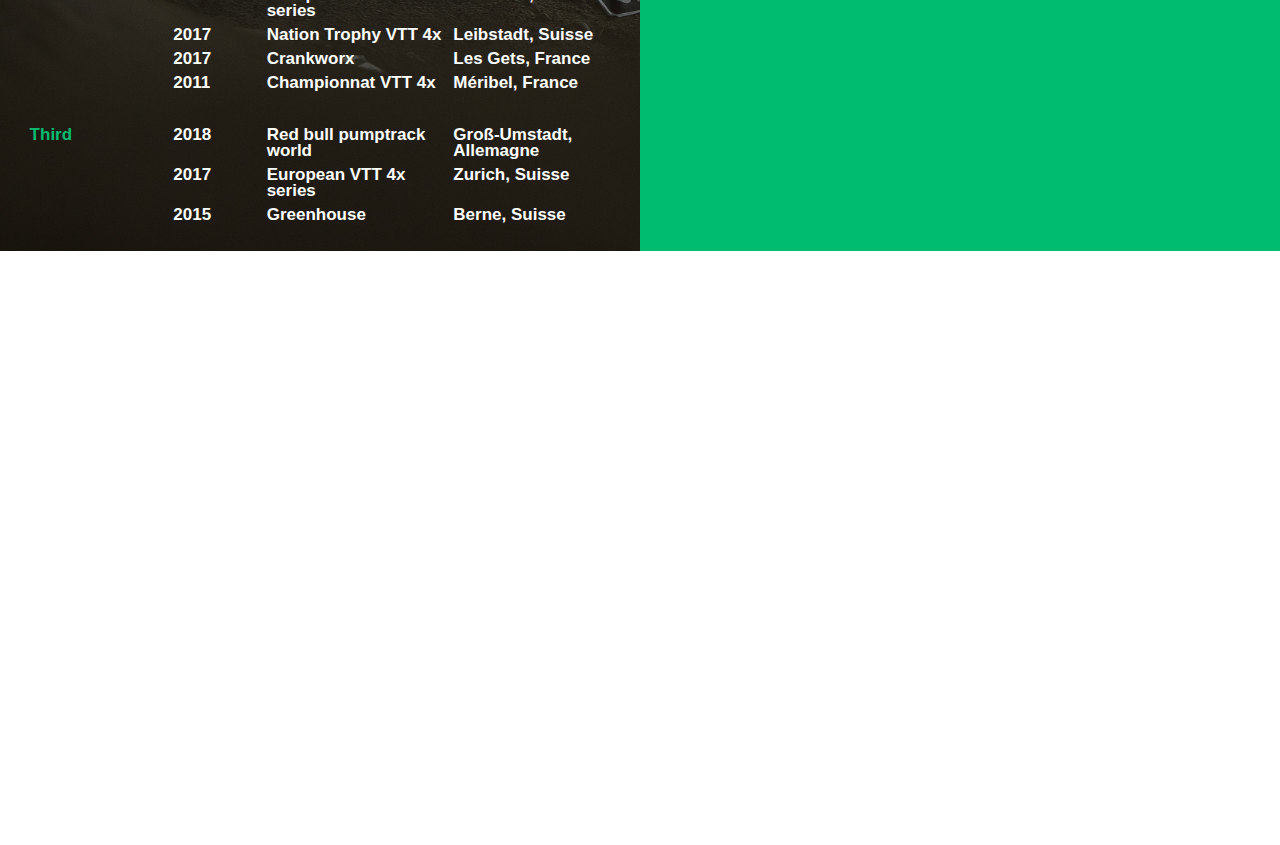
==== commit 55af8953: "Première livraison" ====
--- a/index.html
+++ b/index.html
@@ -74,12 +74,12 @@
                     <h2 class="c_site-title">Concepteur et réalisateur d'infrastructures sportives sur-mesure dédiées aux sports non motorisés</h2>
                 </figure>
             </div>
-            <div class="l_col s12 m12 l6" >
+            <div class="l_col s0 m12 l6" >
                 <div class="l_container">
                     <div class="l_col s12 m6 l12">
                         <figure class="c_tile c_tile-secondary c_tile_img link" data-scroll="c_key">
                             <img src="./img/CG-Concept_Logo.svg" alt="" srcset="" class="c_tile_img-background bg-primary">
-                            <figcaption class="c_tile_img-overlay">Notre entreprise</figcaption>
+                            <figcaption class="c_tile_img-overlay s0">Notre entreprise</figcaption>
                         </figure>
                     </div>
                     <div class="l_col s0 m6 l6">
@@ -95,7 +95,7 @@
                     </div>
                 </div>
             </div>
-            <div class="l_container l_el-bottom c_menu-bottom">
+            <div class="l_container l_el-bottom c_menu-bottom s0">
                 <ul class="l_container">
                     <li class="l_col m12 l4 xl6">
                         <a class="c_link c_input-fake c_streak white" href="CG-Concept_Plaquette.pdf" download>Télécharger notre brochure <span class="c_text-floatRight">+</span></a>
@@ -110,7 +110,7 @@
             </div>
         </section>
         <section class="l_container c_presentation">
-            <div class="l_col s12 m12 l6 l_sect">
+            <div class="l_col s12 m12 l6 l_sect text">
                 <div class="l_wrapper-content left">
                     <h3 class=" l_paddingLeft-2 c_sect-title">Le point pédagogique</h3>
                 </div>
@@ -194,7 +194,7 @@
             </div>
         </section>
         <section id="section-projet" class="bg-tertiary">
-            <div class="l_container l_wrapper-content">
+            <div class="l_container l_wrapper-content l_sect text">
                 <h3 class="l_col s12 m12 l12 c_sect-title-fw floating">Notre gestion de projet</h3>
                 <div class="l_col s12 m12 l3">
                     <div class="c_scale">
@@ -403,7 +403,7 @@
                     </div>
                 </div>
             </div>
-            <div class="l_col s12 m12 l6 bg-primary l_sect">                
+            <div class="l_col s12 m12 l6 bg-primary l_sect text">                
                 <div class="l_wrapper-content right">
                     <div class="l_paddingLeft-2 c_sect-title">
                         <h3>Chaney Guennet</h3>
--- a/styles/style.css
+++ b/styles/style.css
@@ -226,6 +226,10 @@
     background-position: center;
 }
 
+#landing-img .c_tile-primary{
+    height: 100vh;
+}
+
 #pumptrackterre-img{
     background-image: url('../img/CGConcept_construction_de_pumptrack.jpg');
     background-repeat: no-repeat;
@@ -234,7 +238,7 @@
 }
 
 #pumptrackterre-img.c_bgScale:hover{
-    background-size: auto 120%;
+    background-size: auto 110%;
 }
 
 #pumptrackenrobe-img{
@@ -245,7 +249,7 @@
 }
 
 #pumptrackenrobe-img.c_bgScale:hover{
-    background-size: auto 120%;
+    background-size: auto 110%;
 }
 
 #chaneyPresentation{
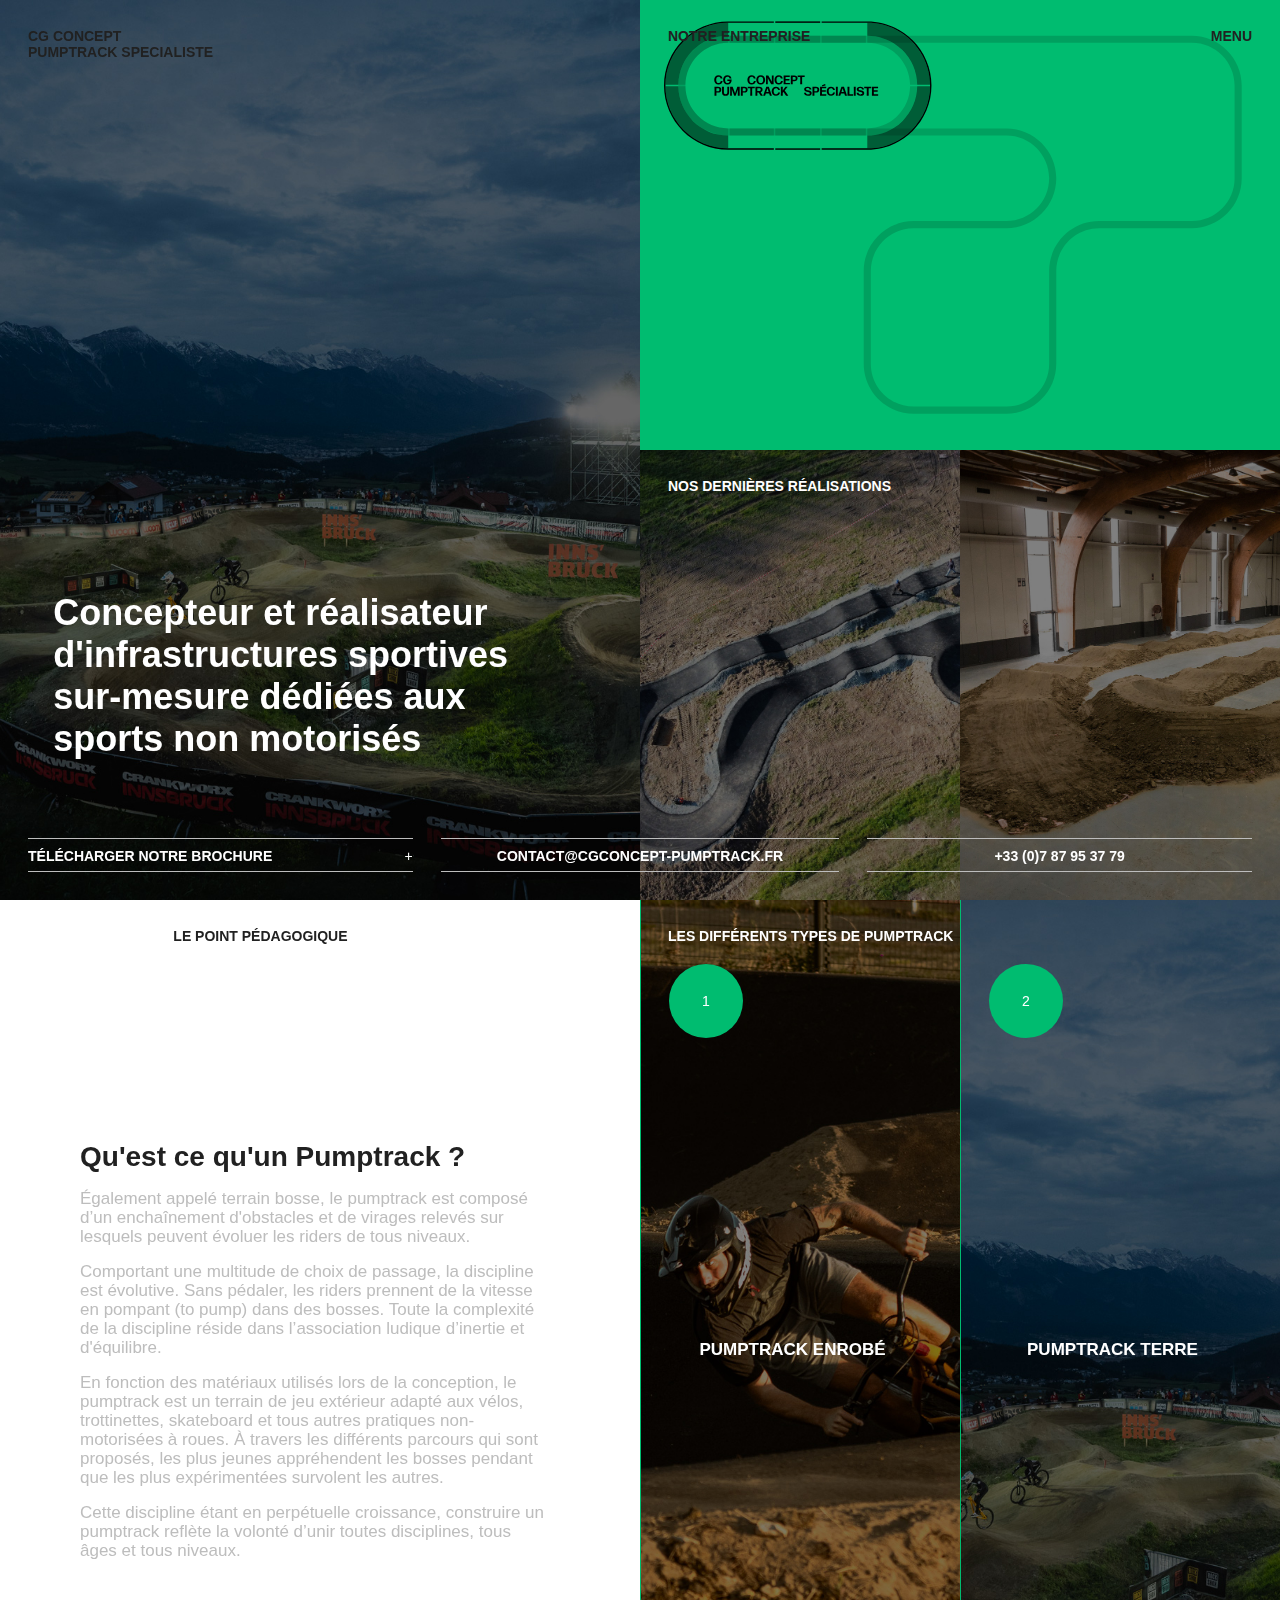
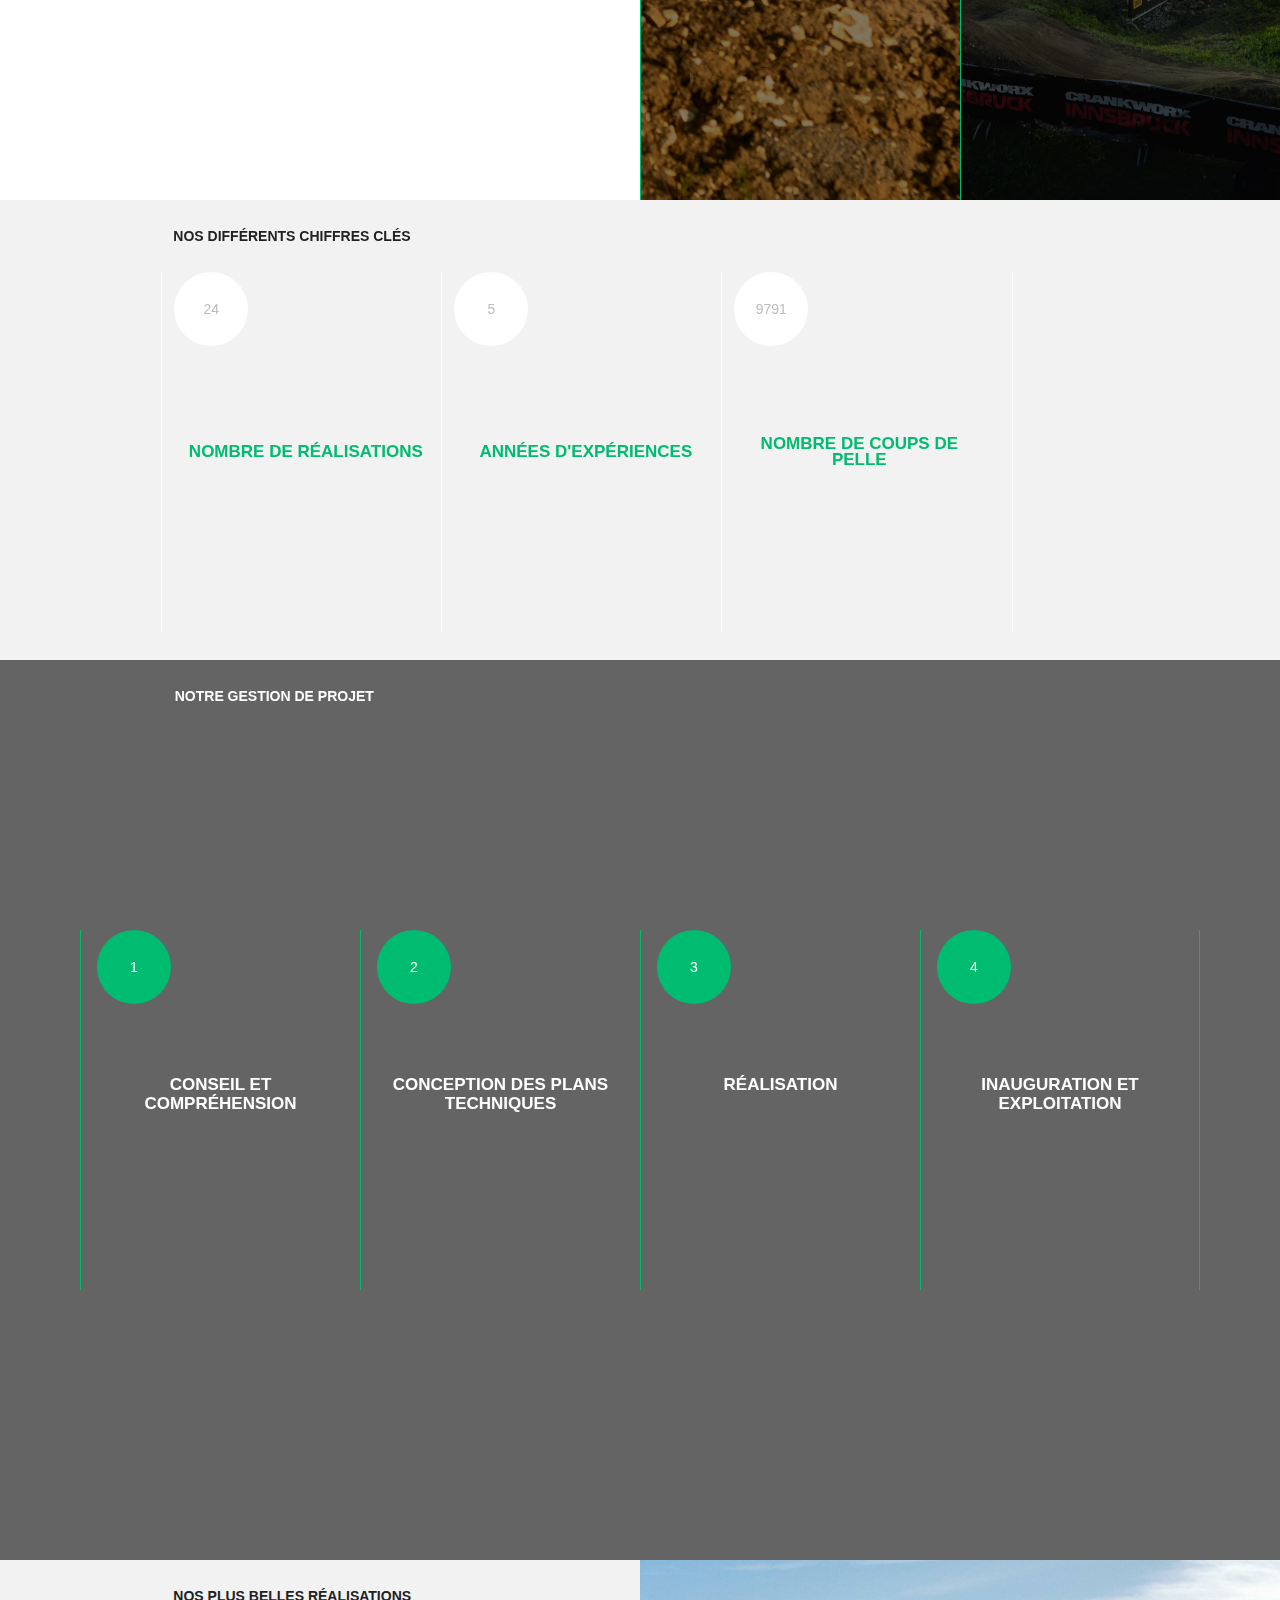
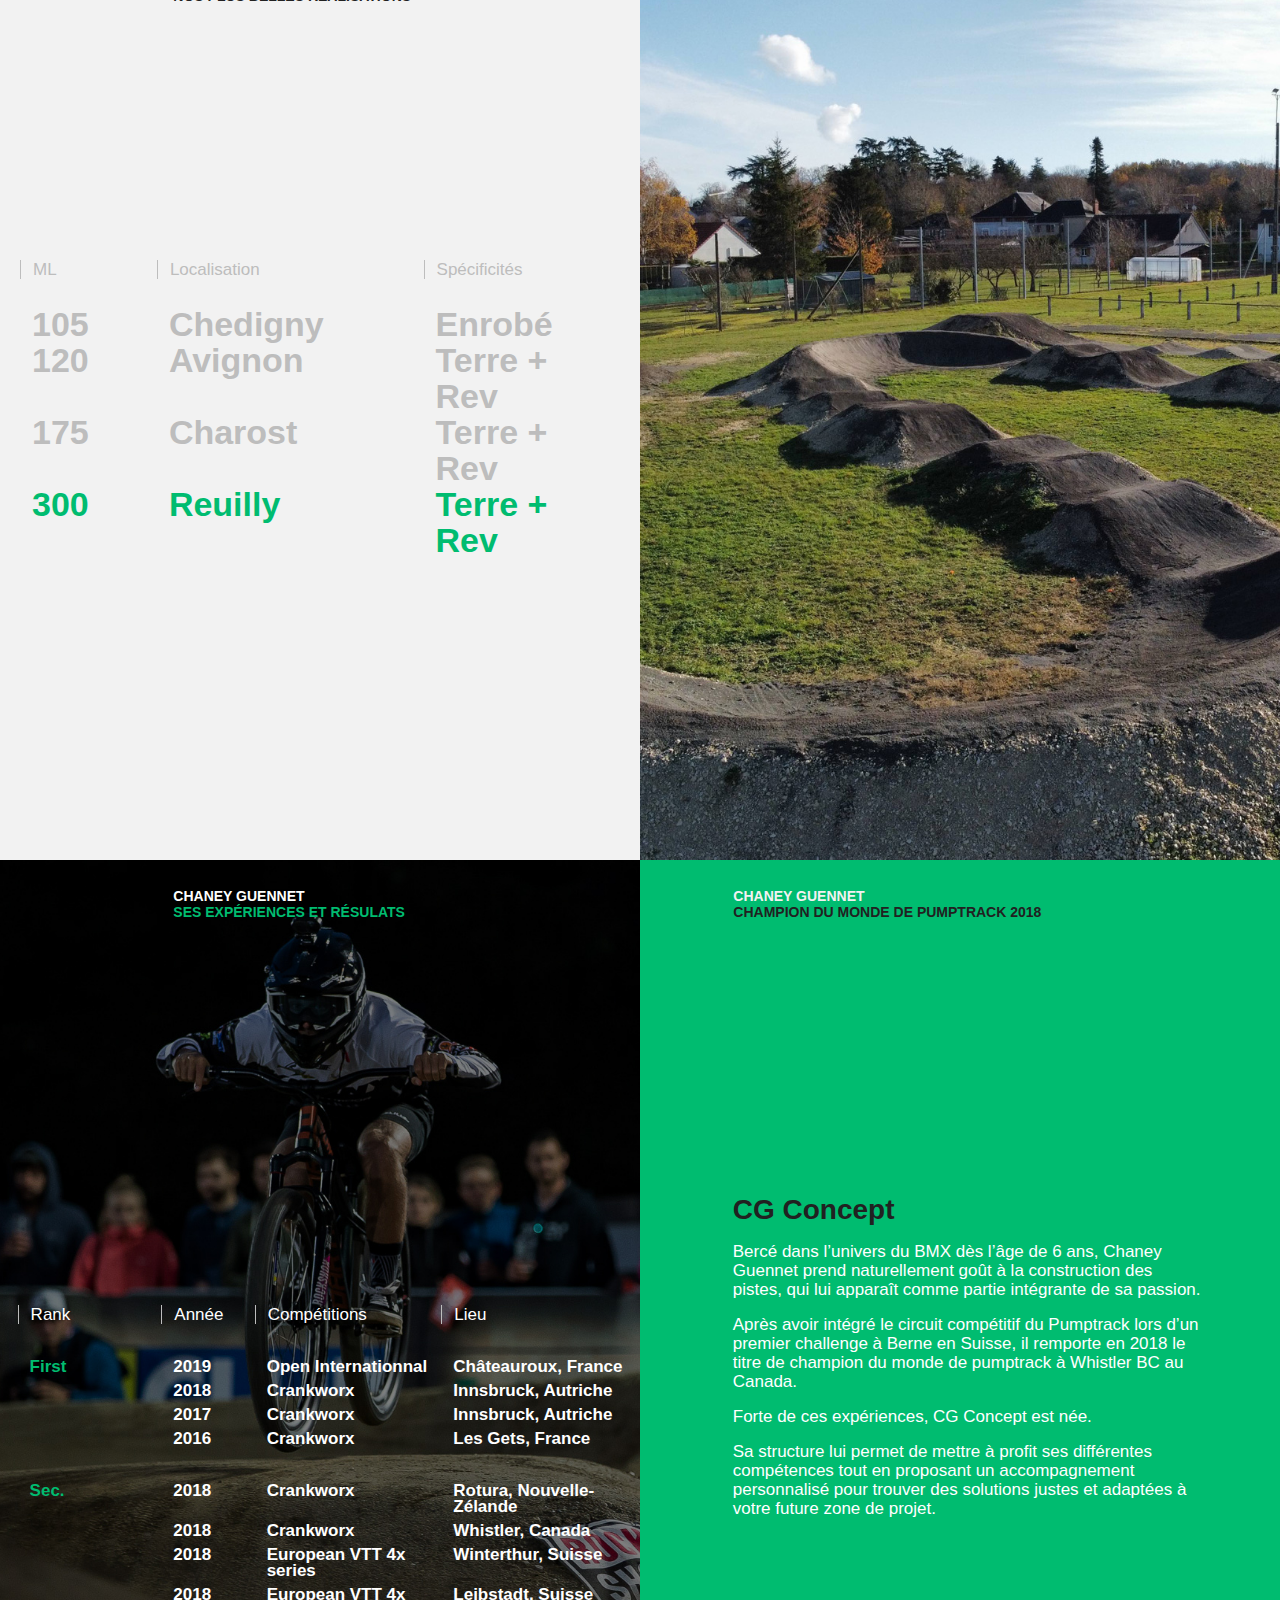
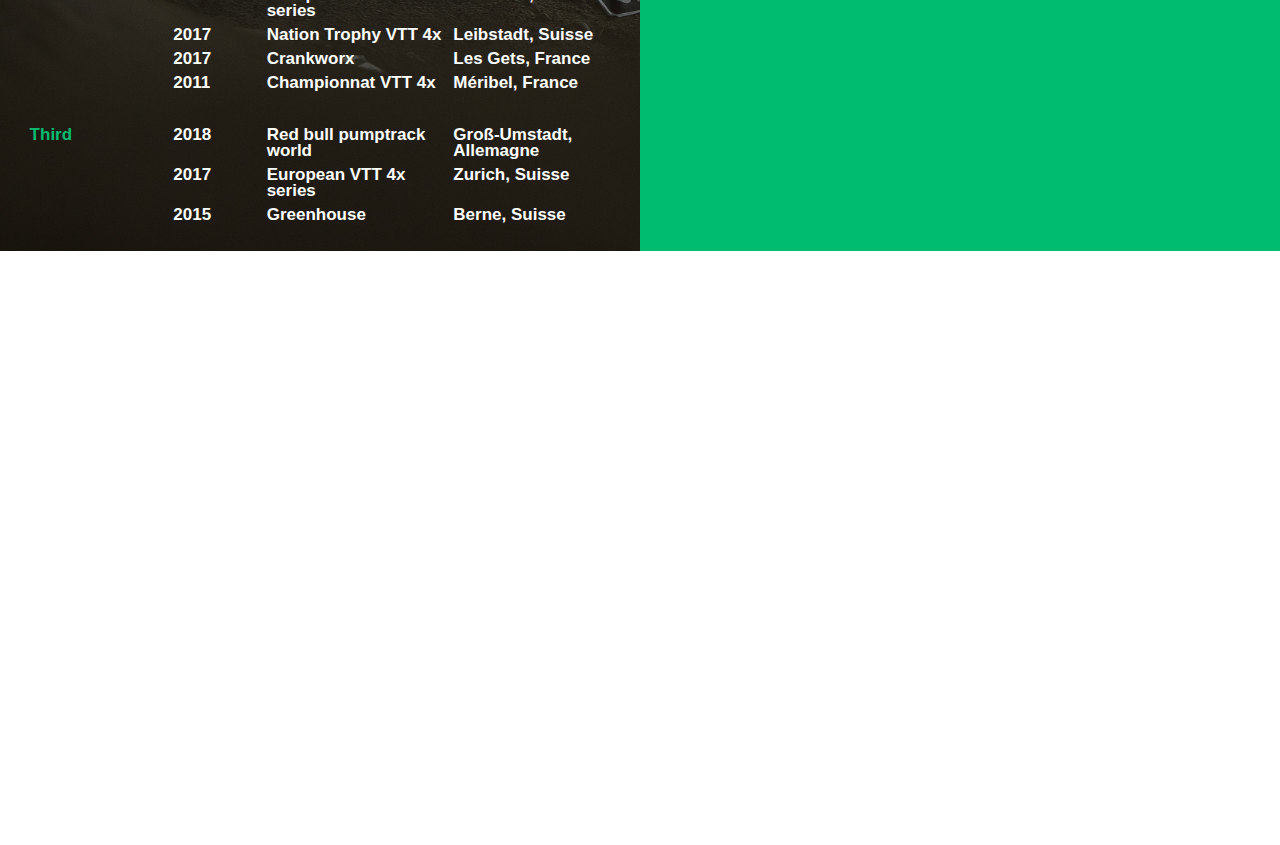
==== commit 92882cb9: "Fixing Bugs" ====
--- a/index.html
+++ b/index.html
@@ -261,7 +261,7 @@
                             <p class="l_col s0 m0 l4">Spécificités</p>
                         </div>
                         <div class="l_container c_index-item c_bestOf-item" data-img="0">
-                            <p class="l_col s3 m3 l2 c_index-item-shift">185</p>
+                            <p class="l_col s3 m3 l2 c_index-item-shift">105</p>
                             <p class="l_col s9 m6 l6">Chedigny</p>
                             <p class="l_col s0 m0 l4">Enrobé</p>
                         </div>
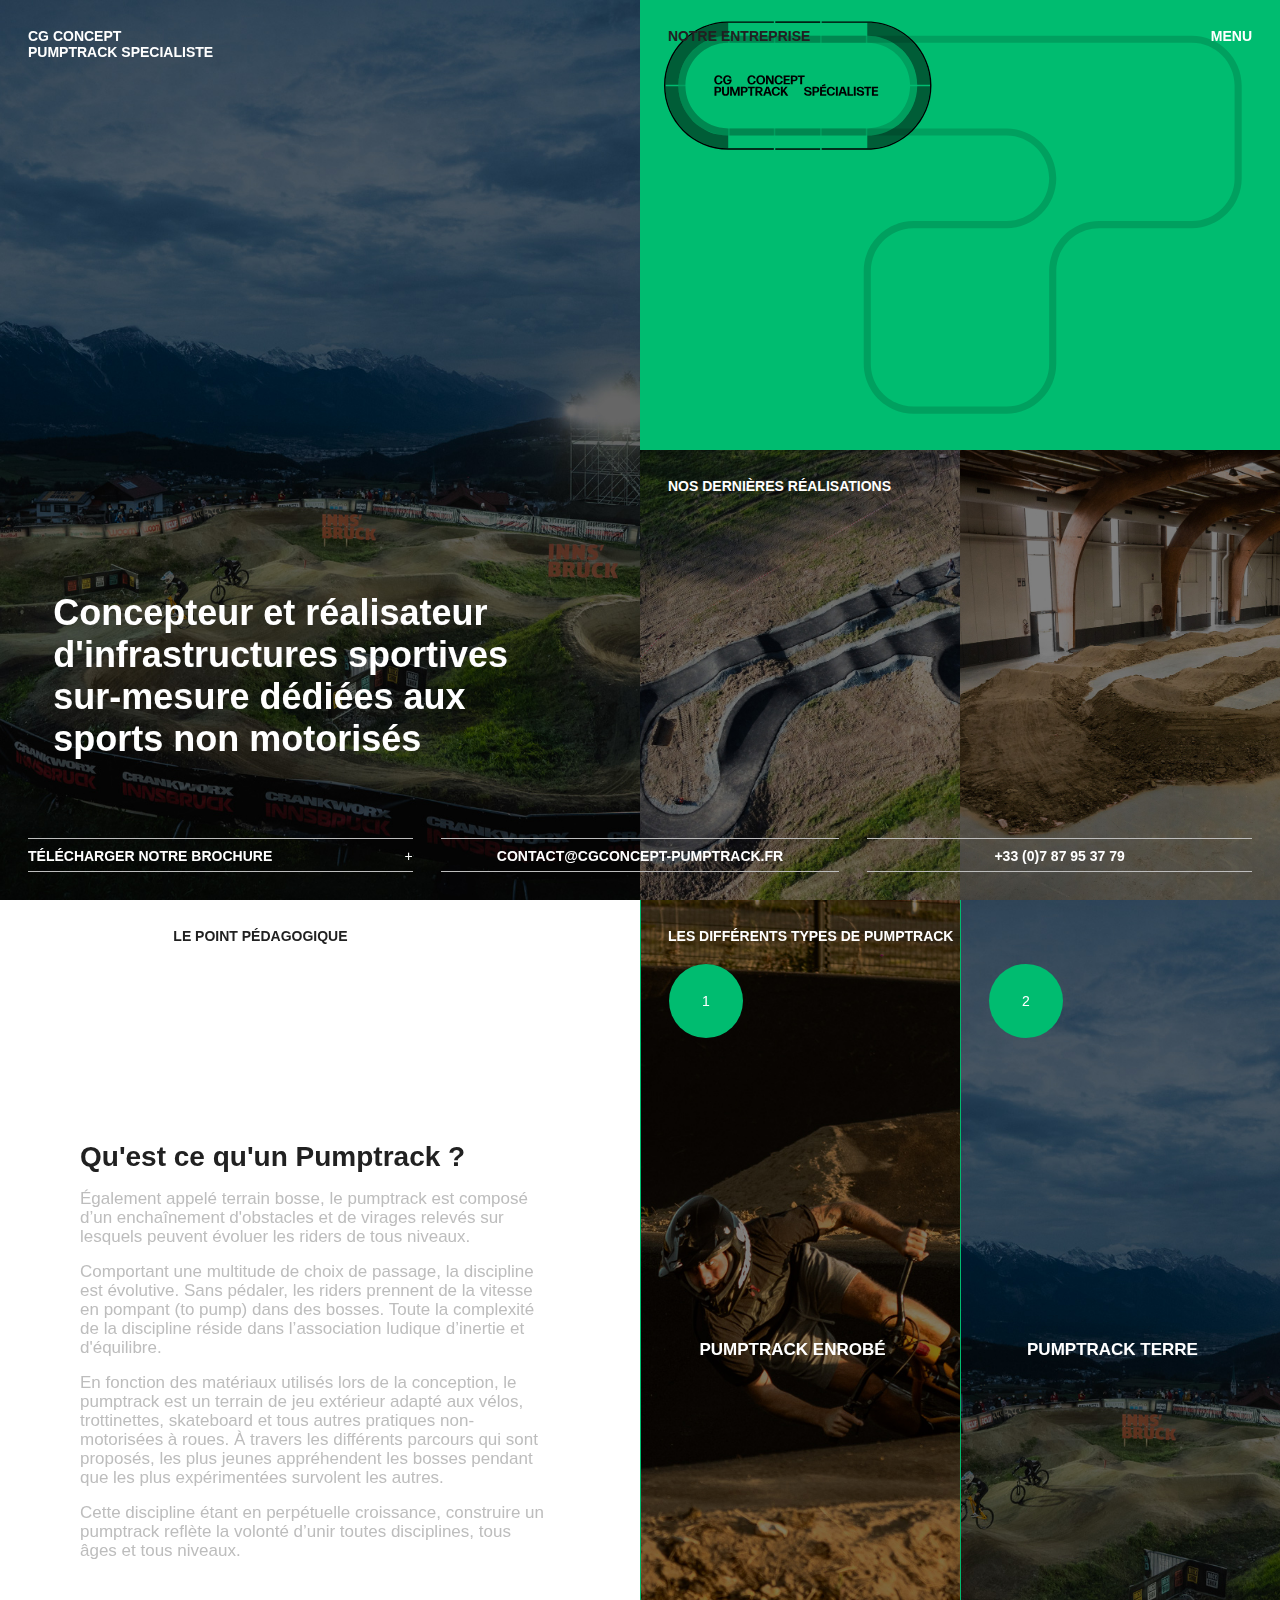
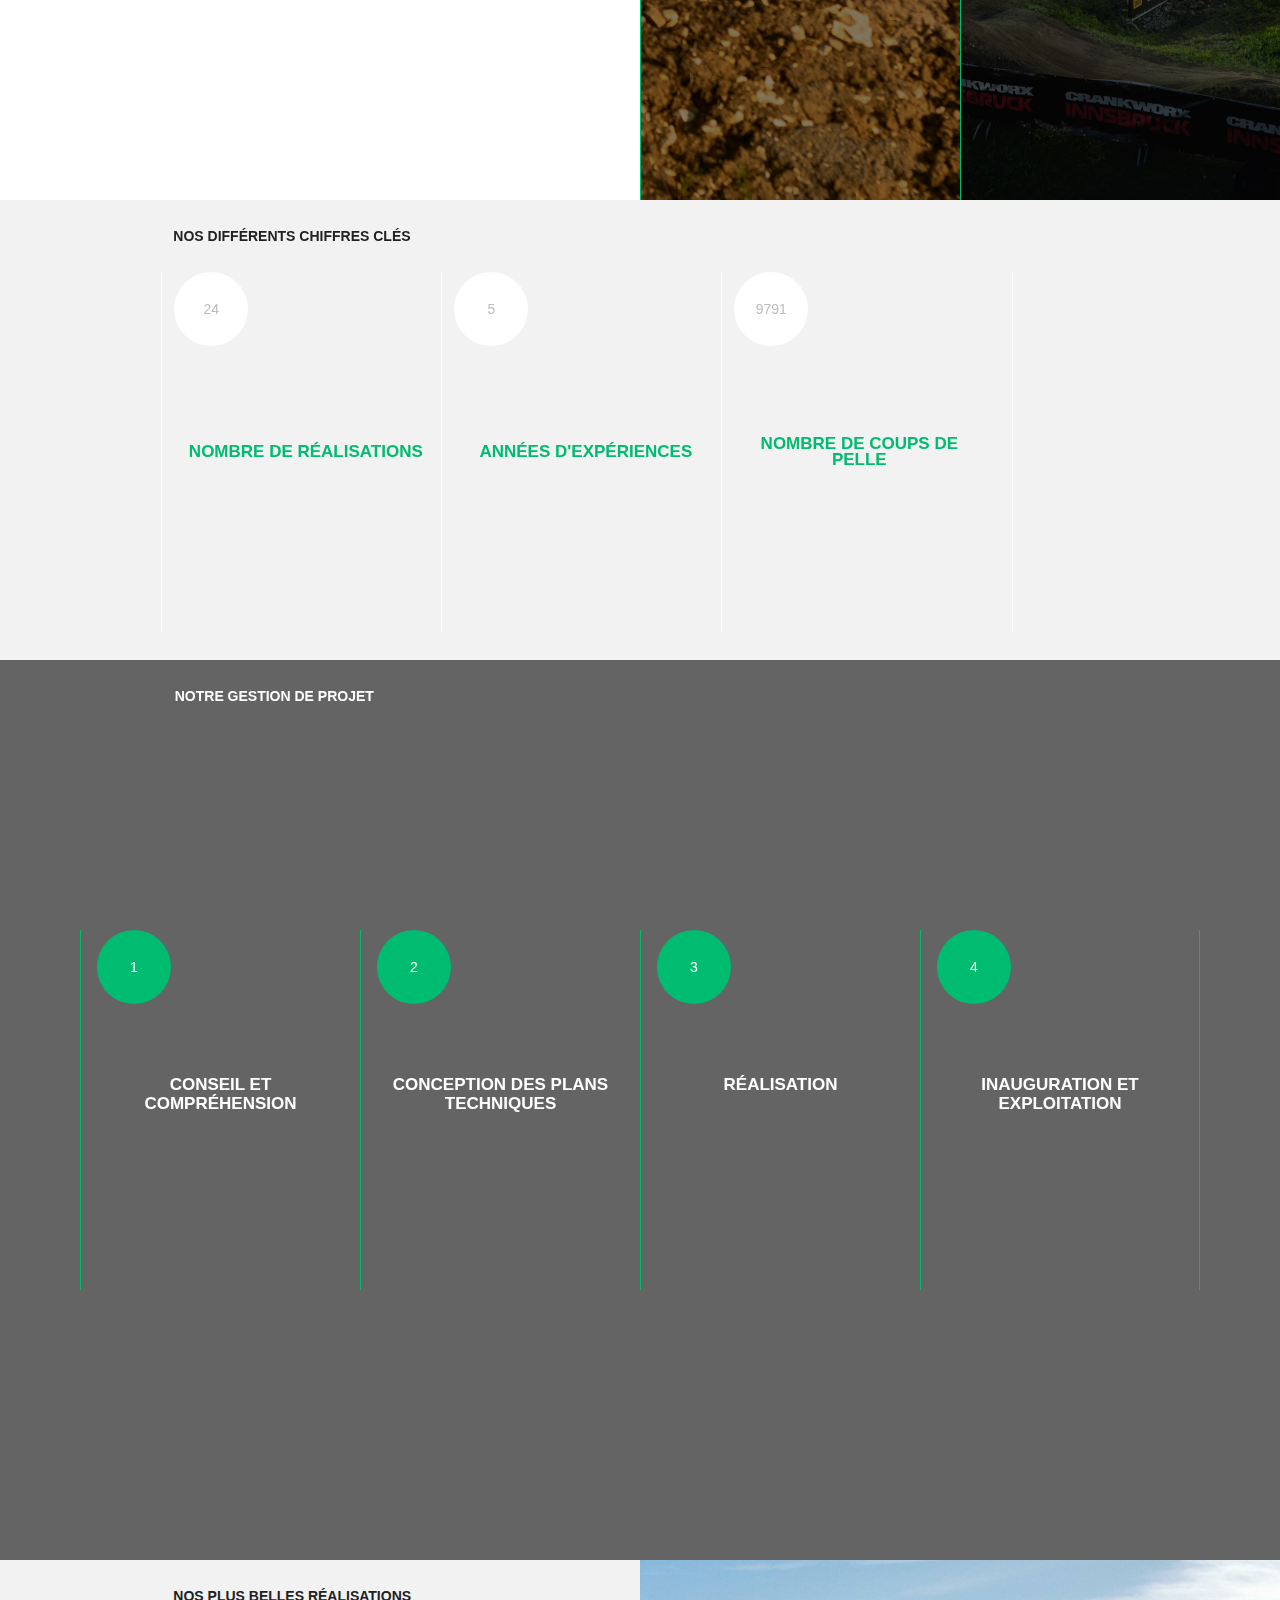
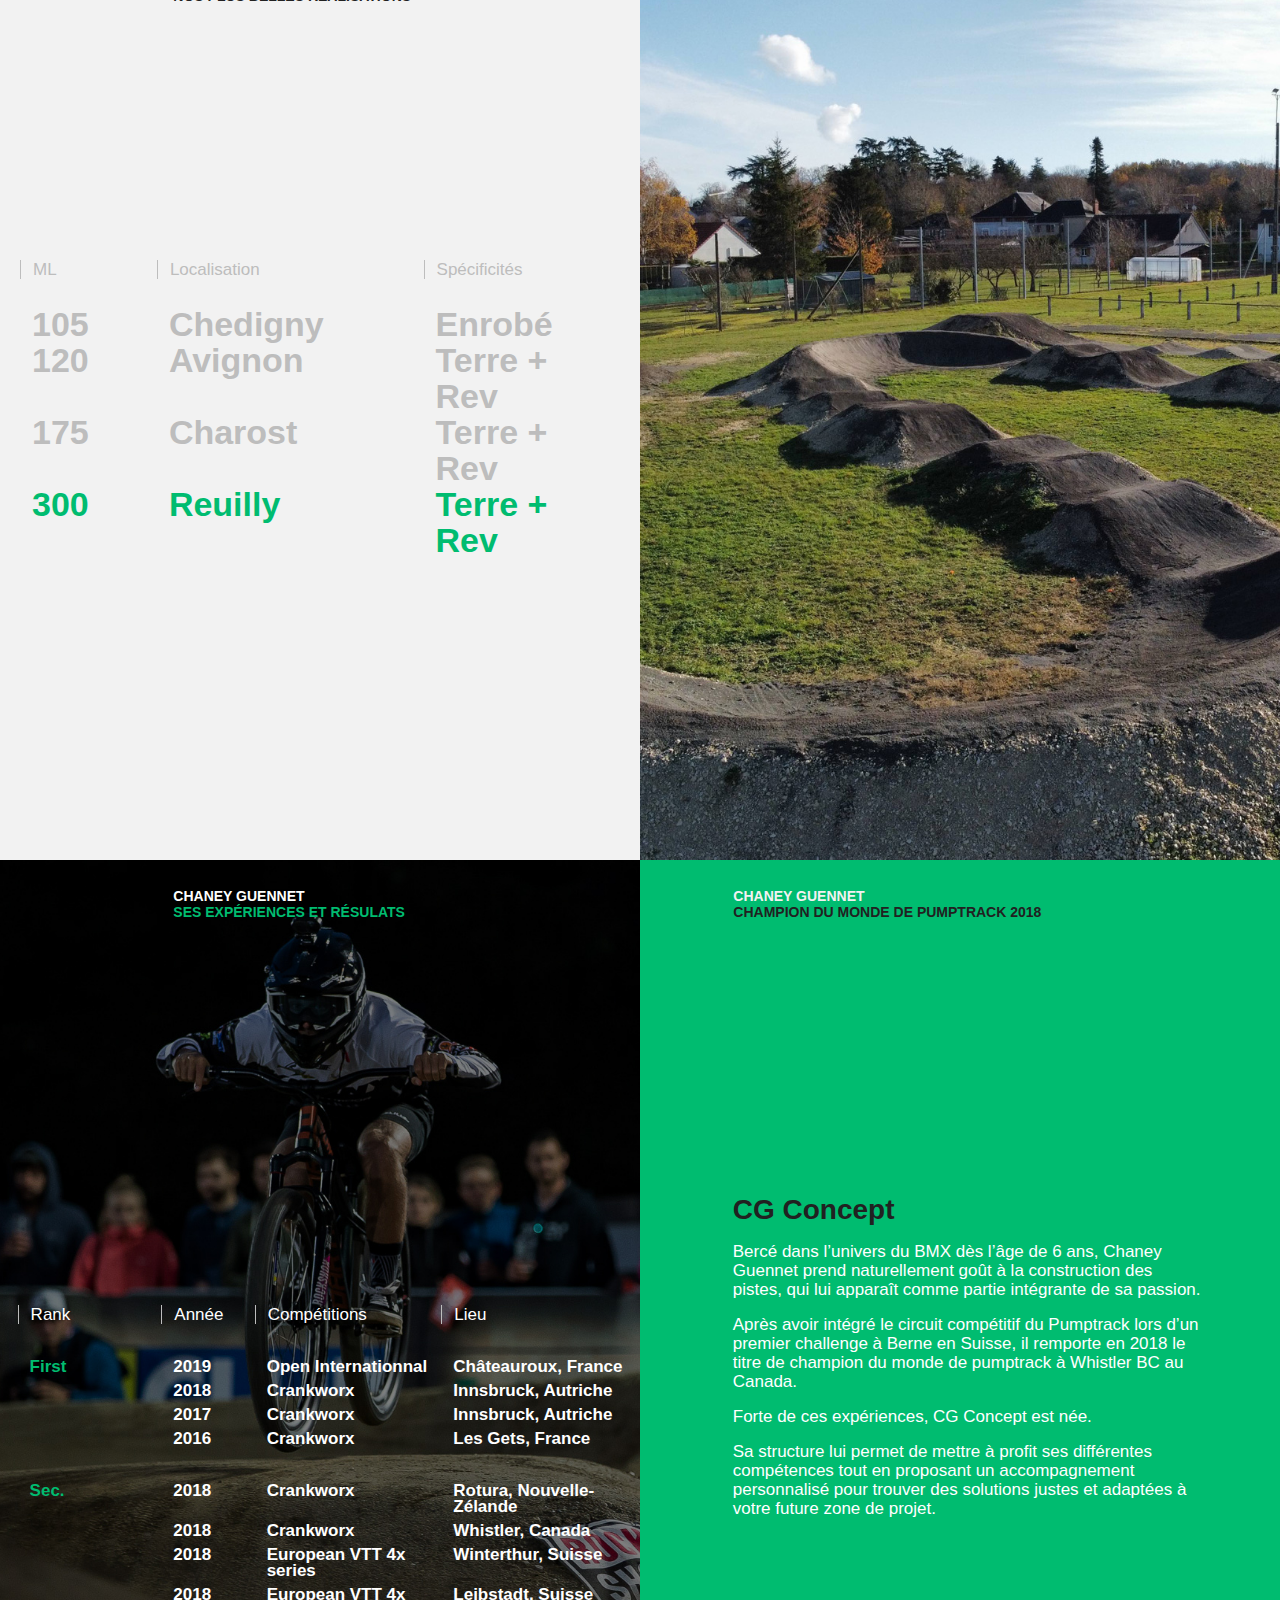
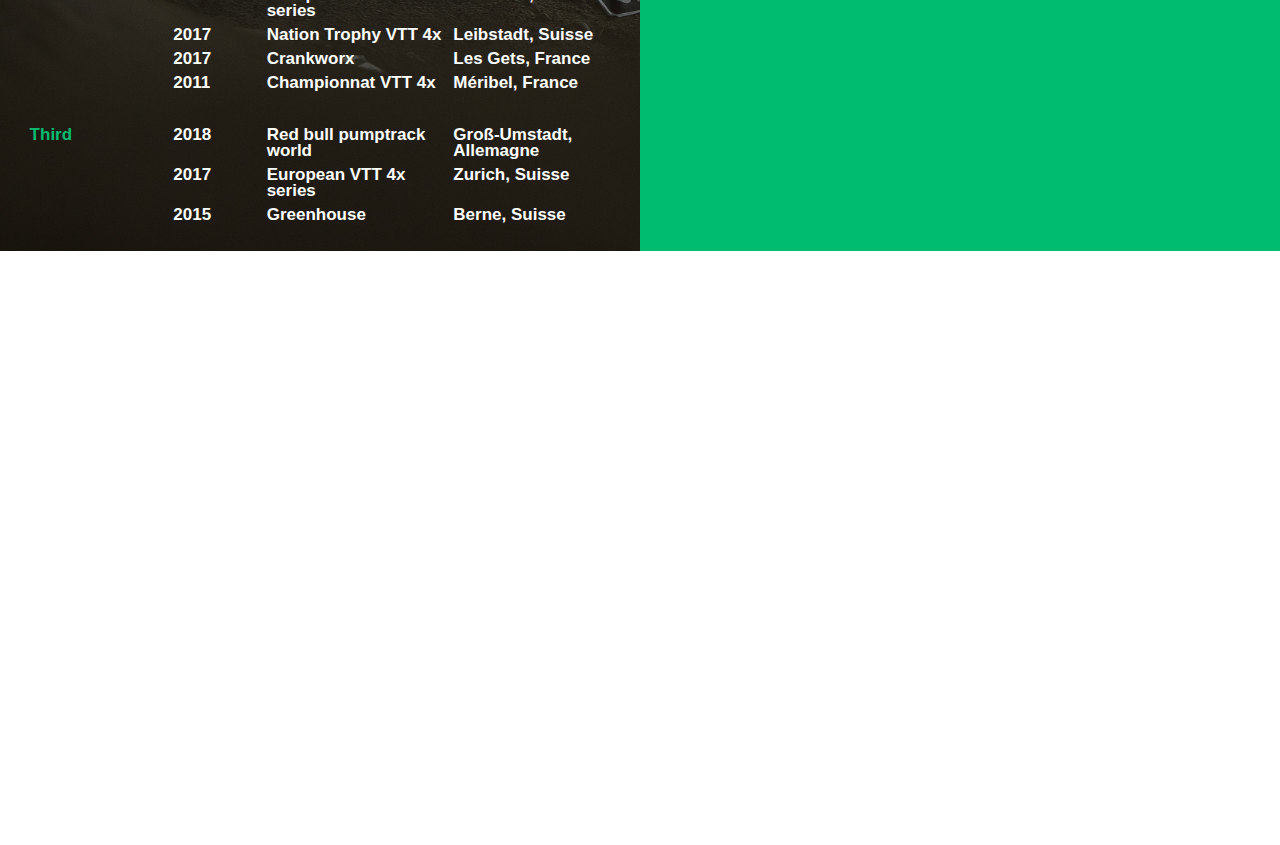
==== commit 7de8dde1: "fix and header adaptation" ====
--- a/index.html
+++ b/index.html
@@ -2,23 +2,23 @@
 Code : Collignon Baptiste - https://www.collignonbaptiste.com/
 -->
 <!DOCTYPE html>
-<html lang="fr">
+<html lang="fr" prefix="og: https://ogp.me/ns#">
 <head>
     <meta charset="UTF-8">
     <meta name="viewport" content="width=device-width, initial-scale=1.0">
-    <meta name="description" content="">
+    <meta name="description" content="Construction de Pumptrack en terre ou en enrobé, CGConcept vous accompagne dans vos projets de création d'infrastructures sportives">
     <link rel="shortcut icon" href="favicon.ico" type="image/x-icon">
     <link rel="stylesheet" href="https://use.typekit.net/uqy7gnm.css">
     <link rel="stylesheet" href="styles/variables.css">
     <link rel="stylesheet" href="styles/style.css">
     <title>CGConcept Pumptrack</title>
 
-    <meta property="og:url" content="https://bcollignonecv.github.io/CGConcept/" />
+    <meta property="og:url" content="https://cgconcept-pumptrack.fr/" />
     <meta property="og:type" content="website" />
     <meta property="og:title" content="CGConcept créateur de pumptrack"/>
     <meta property="og:locale" content="fr_FR"/>
     <meta property="og:description" content="Construction de Pumptrack en terre ou en enrobé, CGConcept vous accompagne dans vos projets de création d'infrastructures sportives" />
-    <meta property="og:image" content="https://bcollignonecv.github.io/CGConcept/img/chaney-guennet-profil.jpg" />
+    <meta property="og:image" content="https://cgconcept-pumptrack.fr/img/chaney-guennet-profil.jpg" />
 </head>
 <body>
     <header>
@@ -51,23 +51,9 @@
                 </ul>
             </div>
         </nav>
-        <div id="gridTester" class="l_wrapper-content l_container">
-            <div class="l_col l1"></div>
-            <div class="l_col l1"></div>
-            <div class="l_col l1"></div>
-            <div class="l_col l1"></div>
-            <div class="l_col l1"></div>
-            <div class="l_col l1"></div>
-            <div class="l_col l1"></div>
-            <div class="l_col l1"></div>
-            <div class="l_col l1"></div>
-            <div class="l_col l1"></div>
-            <div class="l_col l1"></div>
-            <div class="l_col l1"></div>
-        </div>
     </header>
     <main>
-        <section class="l_sect-100 l_container">
+        <section class="l_sect-100 l_container a_hw-l">
             <div class="l_col s12 m12 l6" id="landing-img">
                 <figure class="c_tile c_tile-primary c_tile_img">
                     <!-- <img src="./img/CG-Concept_Logo.svg" alt="" srcset=""> -->
@@ -109,7 +95,7 @@
                 </ul>
             </div>
         </section>
-        <section class="l_container c_presentation">
+        <section class="l_container c_presentation a_hb-l">
             <div class="l_col s12 m12 l6 l_sect text">
                 <div class="l_wrapper-content left">
                     <h3 class=" l_paddingLeft-2 c_sect-title">Le point pédagogique</h3>
@@ -124,7 +110,7 @@
                     </div>
                 </div>
             </div>
-            <div class="l_col s12 m12 l6">
+            <div class="l_col s12 m12 l6 a_hw-s">
                 <h3 class="c_sect-title floating neutral">Les différents types de pumptrack</h3>
                 <div class="l_container full">
                     <div class="l_col s12 m6 l6 c_bgScale" id="pumptrackenrobe-img">
@@ -154,9 +140,8 @@
                 </div>
             </div>
         </section>
-
         <!-- done -->
-        <section class="l_sect c_key bg-secondary">
+        <section class="l_sect c_key bg-secondary a_hb-l">
             <div class="l_wrapper-content">
                 <div class="l_container l_container-fullHeight">
                     <h3 class="l_col s12 m12 l12 c_sect-title l_paddingLeft-1">Nos différents chiffres clés</h3>
@@ -193,7 +178,7 @@
                 </div>
             </div>
         </section>
-        <section id="section-projet" class="bg-tertiary">
+        <section id="section-projet" class="bg-tertiary a_hb-l">
             <div class="l_container l_wrapper-content l_sect text">
                 <h3 class="l_col s12 m12 l12 c_sect-title-fw floating">Notre gestion de projet</h3>
                 <div class="l_col s12 m12 l3">
@@ -250,7 +235,7 @@
                 </div>
             </div>
         </section>
-        <section id="section-best" class="l_sect-100 c_bestOf l_container full reverse">
+        <section id="section-best" class="l_sect-100 c_bestOf l_container full reverse a_hb-l">
             <div class="l_col s12 m12 l6 l_sect bg-secondary">
                 <div class="l_wrapper-content left">
                     <h3 class="l_paddingLeft-2 c_sect-title">Nos plus belles réalisations</h3>
@@ -298,7 +283,7 @@
                 </figure>
             </div>
         </section>
-        <section class="l_sect-100 l_container reverse full c_palmares">
+        <section class="l_sect-100 l_container reverse full c_palmares a_hw-l">
             <div class="l_col s12 m12 l6 l_sect c_index" id="chaneyPresentation" style="min-height: 30vh;">
                 <div class="l_wrapper-content left">
                     <div class="l_paddingLeft-2 c_sect-title">
@@ -464,9 +449,9 @@
                 <div class="l_col s12 m6 l3">
                     <h5>Suivez nous</h5>
                     <div class="l_container">
-                        <a class="l_col s4 c_link" href="https://www.facebook.com/cgconceptandride/" target="_blank">Facebook</a>
+                        <a class="l_col s4 c_link" href="https://www.facebook.com/cgconceptpumptrack" target="_blank">Facebook</a>
                         <a class="l_col s4 c_link" href="https://www.youtube.com/channel/UCl_swrxcNLAJUzW6jal0LVA" target="_blank">Youtube</a>
-                        <a class="l_col s4 c_link" href="https://www.instagram.com/cgconceptandride/" target="_blank">Instagram</a>
+                        <a class="l_col s4 c_link" href="https://www.instagram.com/cgconcept_pumptrack/" target="_blank">Instagram</a>
                     </div>
                 </div>
                 <div class="l_col m3 col-empty">
--- a/styles/style.css
+++ b/styles/style.css
@@ -259,28 +259,6 @@
     background-position: center;
 }
 
-#gridTester{
-    position: fixed;
-    top: 0;
-    left: 0;
-    width: 100vw;
-    height: 100vh;
-    z-index: 200;
-    display: none;
-}
-
-#gridTester.show{
-    display: flex;
-}
-
-#gridTester .l_col{
-    border-left: 1px solid black;
-}
-
-#gridTester .l_col:last-of-type{
-    border-right: 1px solid black;
-}
-
 /*****************************************/
 /************ CUSTOM CLASS ***************/
 /*****************************************/
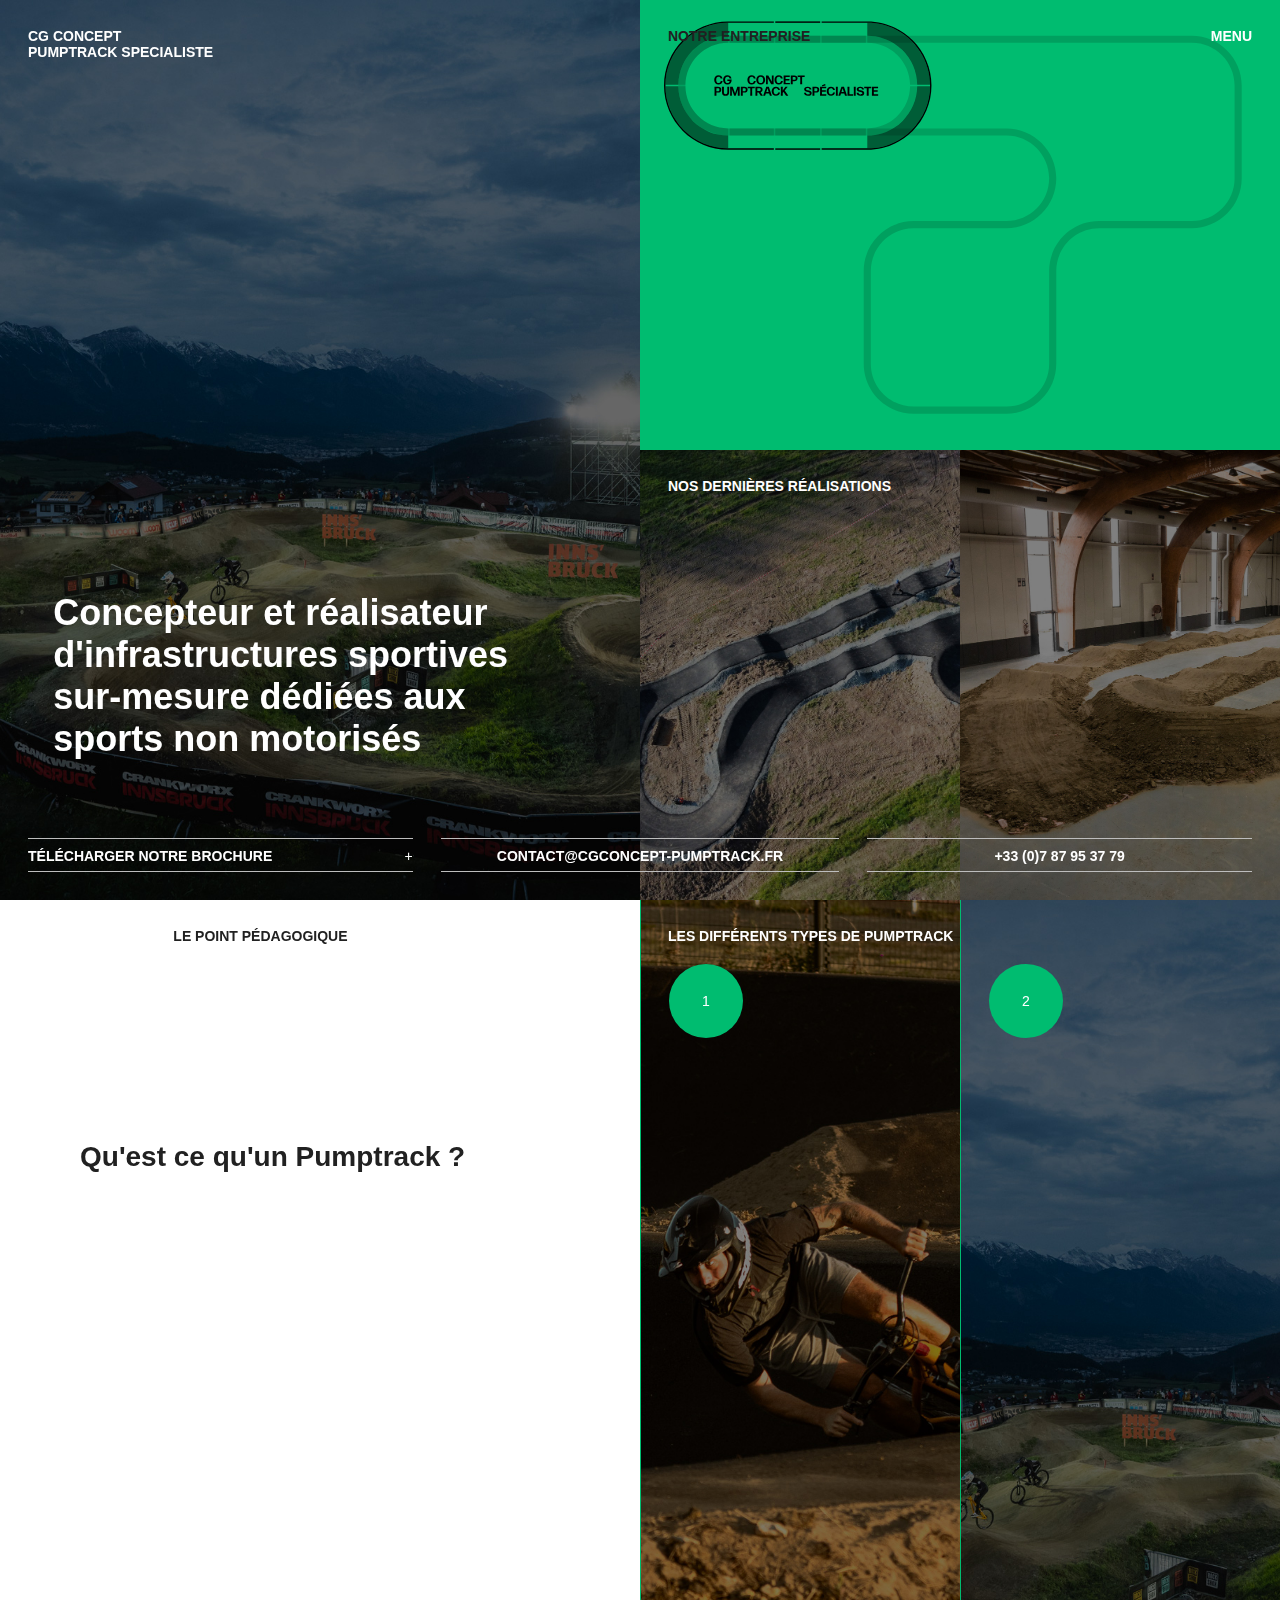
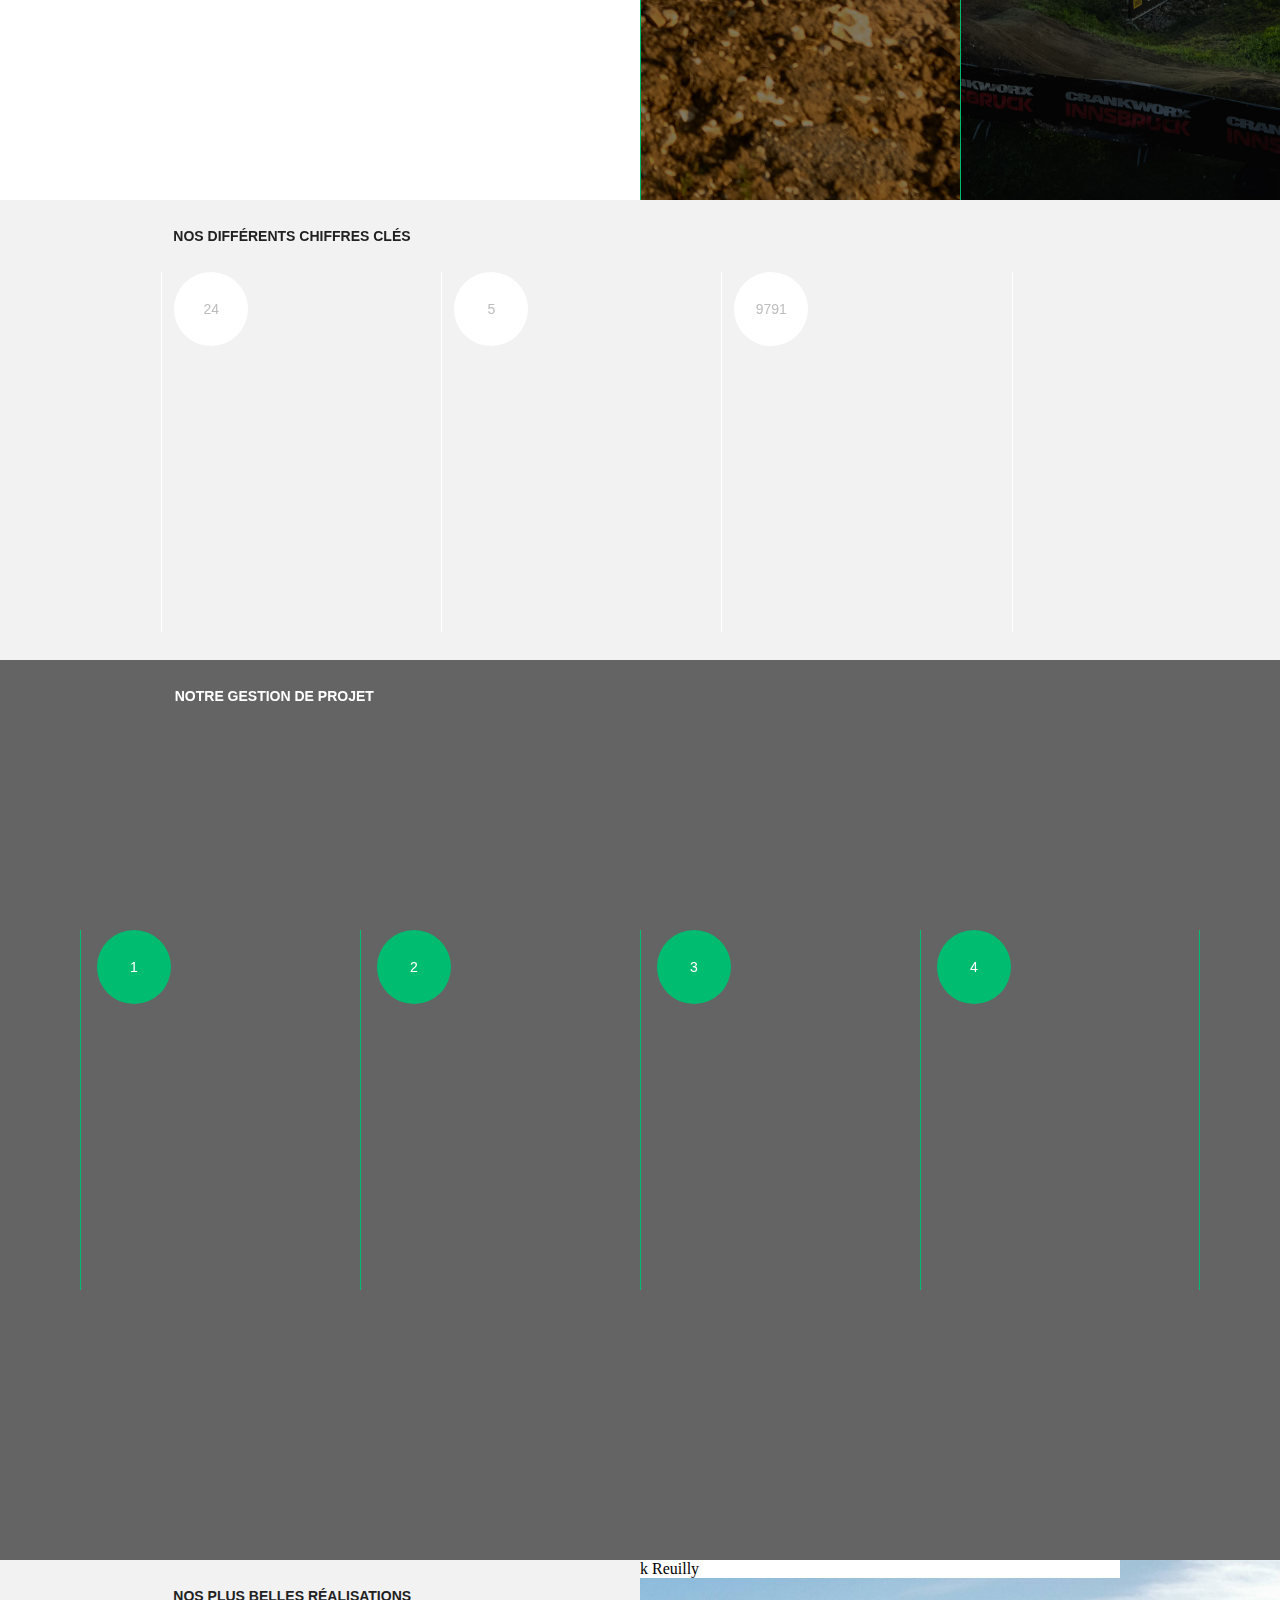
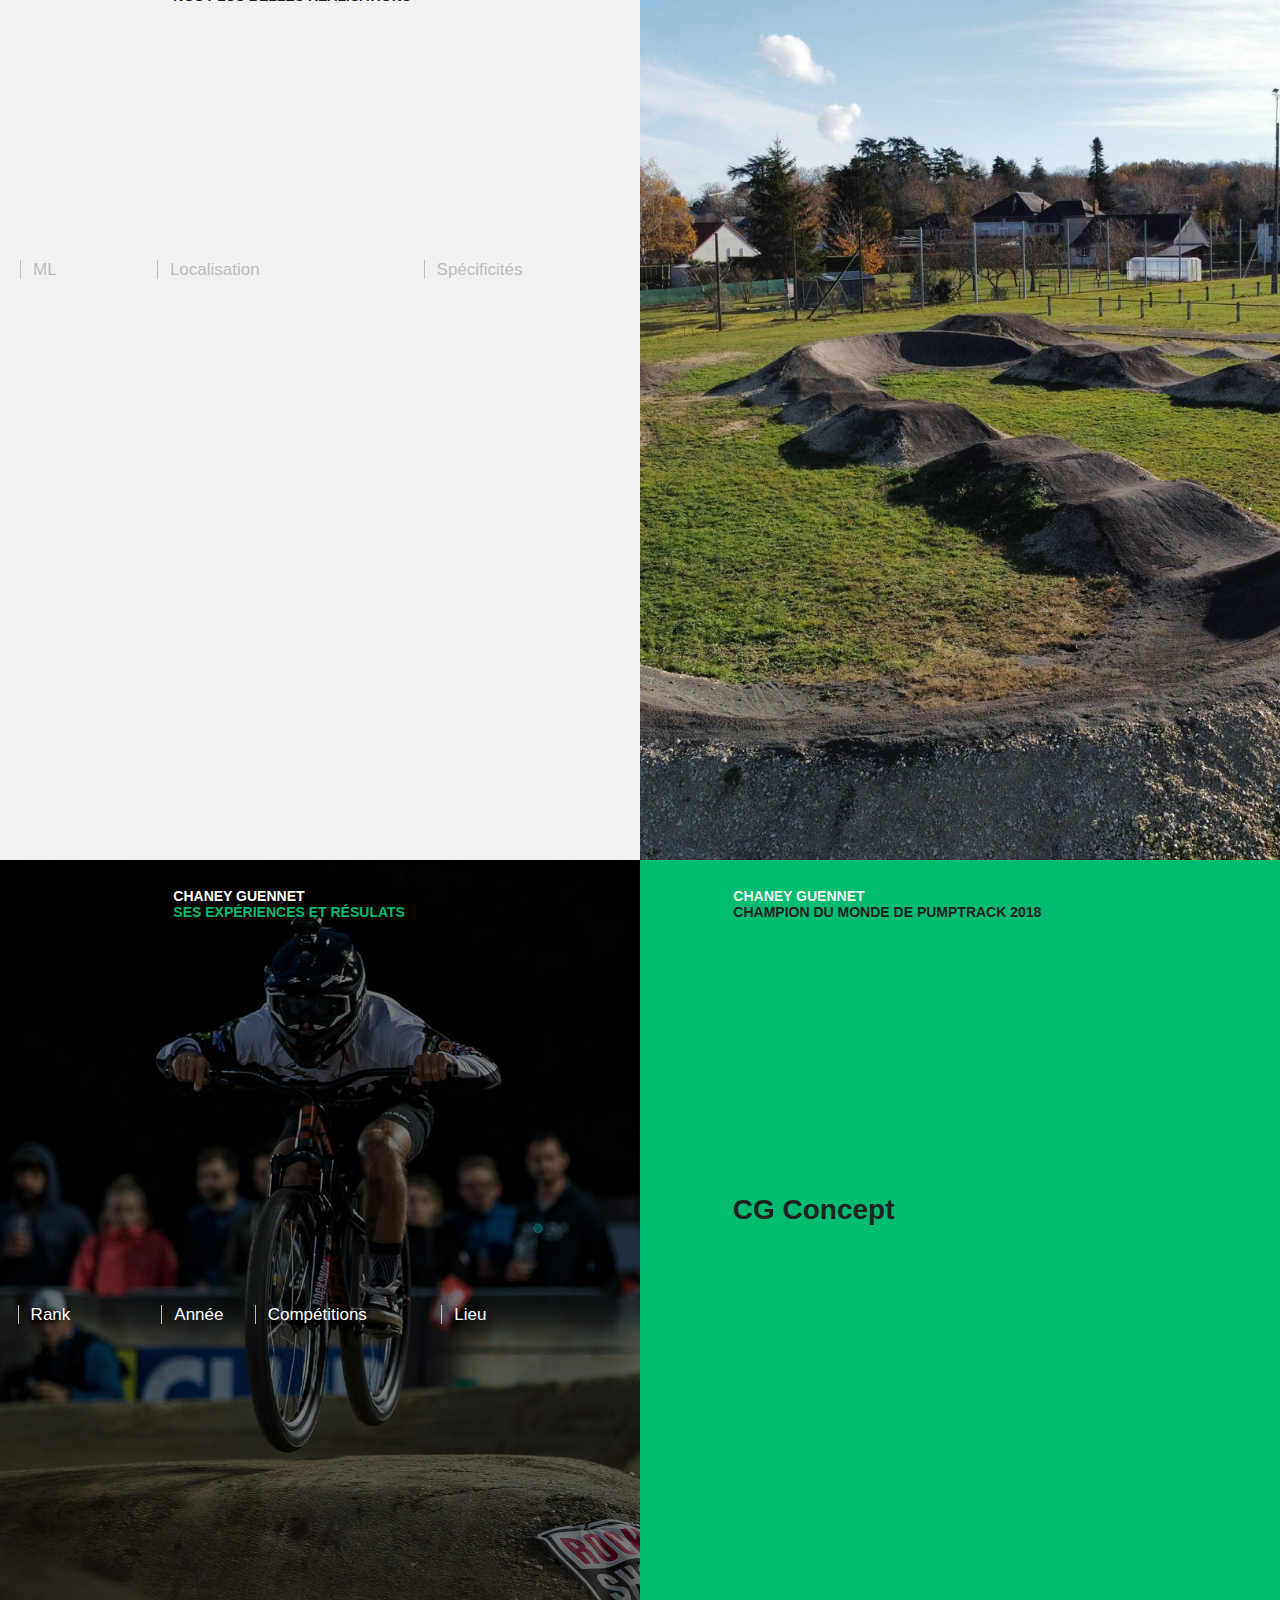
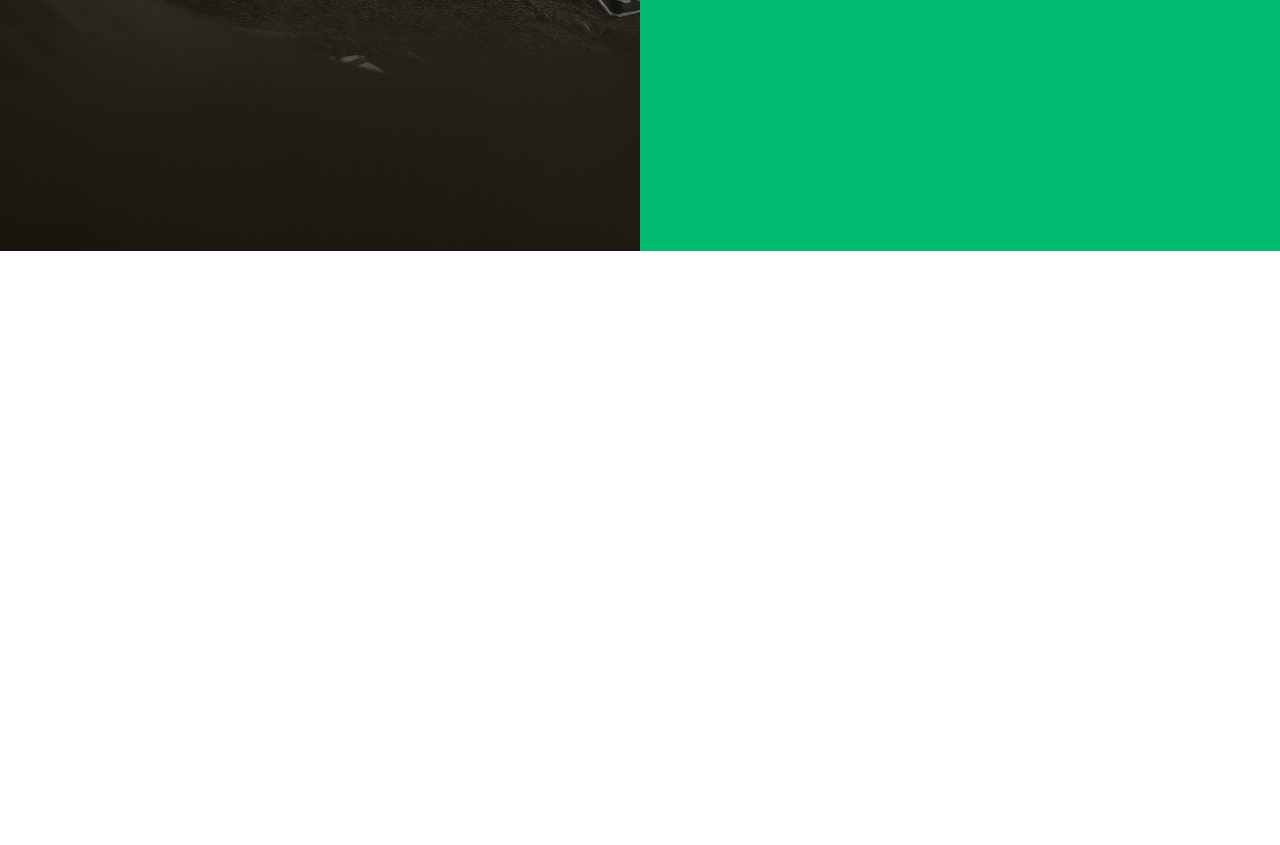
==== commit 16987582: "fix" ====
--- a/index.html
+++ b/index.html
@@ -11,6 +11,7 @@
     <link rel="stylesheet" href="https://use.typekit.net/uqy7gnm.css">
     <link rel="stylesheet" href="styles/variables.css">
     <link rel="stylesheet" href="styles/style.css">
+    <link rel="home" href="https://cgconcept-pumptrack.fr/">
     <title>CGConcept Pumptrack</title>
 
     <meta property="og:url" content="https://cgconcept-pumptrack.fr/" />
@@ -43,7 +44,7 @@
                         <a class="c_link c_input-fake c_streak" href="CG-Concept_Plaquette.pdf" download>Télécharger notre brochure <span class="c_text-floatRight">+</span></a>
                     </li>
                     <li class="l_col s0 m0 l4 xl3" id="menu">
-                        <a class="c_link c_input-fake c_text-alignMiddle c_streak" href="mail@cgconcept-pumptrack.fr">contact@cgconcept-pumptrack.fr</a>
+                        <a class="c_link c_input-fake c_text-alignMiddle c_streak" href="mailto:contact@cgconcept-pumptrack.fr">contact@cgconcept-pumptrack.fr</a>
                     </li>
                     <li class="l_col s0 m0 l4 xl3" id="menu">
                         <a class="c_link c_input-fake c_text-alignMiddle c_streak" href="tel:+33787953579">+33 (0)7 87 95 37 79</a>
@@ -56,7 +57,6 @@
         <section class="l_sect-100 l_container a_hw-l">
             <div class="l_col s12 m12 l6" id="landing-img">
                 <figure class="c_tile c_tile-primary c_tile_img">
-                    <!-- <img src="./img/CG-Concept_Logo.svg" alt="" srcset=""> -->
                     <h2 class="c_site-title">Concepteur et réalisateur d'infrastructures sportives sur-mesure dédiées aux sports non motorisés</h2>
                 </figure>
             </div>
@@ -64,19 +64,19 @@
                 <div class="l_container">
                     <div class="l_col s12 m6 l12">
                         <figure class="c_tile c_tile-secondary c_tile_img link" data-scroll="c_key">
-                            <img src="./img/CG-Concept_Logo.svg" alt="" srcset="" class="c_tile_img-background bg-primary">
+                            <img src="./img/CG-Concept_Logo.svg" alt="CG Concept Logo" srcset="" class="c_tile_img-background bg-primary">
                             <figcaption class="c_tile_img-overlay s0">Notre entreprise</figcaption>
                         </figure>
                     </div>
                     <div class="l_col s0 m6 l6">
                         <figure class="c_tile c_tile-tertiary c_tile_img link" data-scroll="c_bestOf">
-                            <img src="./img/CGConcept_pumptrack-enrobe_chedigny_filter.jpg" alt="" srcset="" class="c_tile_img-background">
+                            <img src="./img/CGConcept_pumptrack-enrobe_chedigny_filter.jpg" alt="CG Concept pumptrack Chedigny" srcset="" class="c_tile_img-background">
                             <figcaption class="c_tile_img-overlay white">Nos dernières réalisations</figcaption>
                         </figure>
                     </div>
                     <div class="l_col s0 m0 l6">
                         <figure class="c_tile c_tile-tertiary c_tile_img bg-tertiary link" data-scroll="c_bestOf">
-                            <img src="./img/CGConcept_pumptrack-terre_avignon_filter.jpg" alt="" srcset="" class="c_tile_img-background">
+                            <img src="./img/CGConcept_pumptrack-terre_avignon_filter.jpg" alt="CG Concept pumptrack Avignon" srcset="" class="c_tile_img-background">
                         </figure>
                     </div>
                 </div>
@@ -87,7 +87,7 @@
                         <a class="c_link c_input-fake c_streak white" href="CG-Concept_Plaquette.pdf" download>Télécharger notre brochure <span class="c_text-floatRight">+</span></a>
                     </li>
                     <li class="l_col s0 m0 l4 xl3" id="menu">
-                        <a class="c_link c_input-fake c_text-alignMiddle c_streak white" href="mail@cgconcept-pumptrack.fr">contact@cgconcept-pumptrack.fr</a>
+                        <a class="c_link c_input-fake c_text-alignMiddle c_streak white" href="mailto:contact@cgconcept-pumptrack.fr">contact@cgconcept-pumptrack.fr</a>
                     </li>
                     <li class="l_col s0 m0 l4 xl3" id="menu">
                         <a class="c_link c_input-fake c_text-alignMiddle c_streak white" href="tel:+33787953579">+33 (0)7 87 95 37 79</a>
@@ -270,16 +270,16 @@
             </div>
             <div class="l_col s12 m12 l6">
                 <figure class="c_tile c_tile-primary c_tile_img c_bestOf-img">
-                    <img src="./img/CGConcept_pumptrack-enrobe_chedigny.jpg" alt="" srcset="" class="c_tile_img-background">
+                    <img src="./img/CGConcept_pumptrack-enrobe_chedigny.jpg" alt="CG Concept pumptrack Chedigny" srcset="" class="c_tile_img-background">
                 </figure>
                 <figure class="c_tile c_tile-primary c_tile_img c_bestOf-img active">
-                    <img src="./img/CGConcept_pumptrack-terre_avignon.jpg" alt="" srcset="" class="c_tile_img-background">
+                    <img src="./img/CGConcept_pumptrack-terre_avignon.jpg" alt="CG Concept pumptrack Avignon" srcset="" class="c_tile_img-background">
                 </figure>
                 <figure class="c_tile c_tile-primary c_tile_img c_bestOf-img">
-                    <img src="./img/CGConcept_pumptrack-terre_charost.jpg" alt="" srcset="" class="c_tile_img-background">
+                    <img src="./img/CGConcept_pumptrack-terre_charost.jpg" alt="CG Concept pumptrack Charost" srcset="" class="c_tile_img-background">
                 </figure>
                 <figure class="c_tile c_tile-primary c_tile_img c_bestOf-img">
-                    <img src="./img/CGConcept_pumptrack-terre_reuilly.jpg" alt="" srcset="" class="c_tile_img-background">
+                    <img src="./img/CGConcept_pumptrack-terre_reuilly.jpg" alt="CG Concept pumptrack Reuilly" srcset="" class="c_tile_img-background">
                 </figure>
             </div>
         </section>
@@ -412,7 +412,7 @@
             <div class="l_container c_streak-m-horizontal">
                 <div class="l_col s6 m3 l2 c_content-s l_marginLeft-1">
                     <h5>Architecture</h5>
-                    <a class="c_link">Menu</a>
+                    <p class="c_link">Menu</p>
                     <a class="c_link" href="./">Accueil</a>
                     <a class="c_link" href="pumptrack_terre.html">Pumptrack terre</a>
                     <a class="c_link" href="pumptrack_enrobe.html">Pumptrack enrobé</a>
@@ -429,12 +429,12 @@
                     <h5>Contacts</h5>
                     <p class="c_carriage-2-l">Ent. CG Concept</p>
                     <p>Tél: <a class="c_link" href="tel:+33787953579">+33 7 87 95 35 79</a></p>
-                    <p>Mail: <a class="c_link" href="mail@cgconcept-pumptrack.fr">mail@cgconcept-pumptrack.fr</a></p>
+                    <p>Mail: <a class="c_link" href="mailto:contact@cgconcept-pumptrack.fr">contact@cgconcept-pumptrack.fr</a></p>
                 </div>
                 <div class="l_col s12 m12 l3 c_content-s">
                     <h5>Crédits</h5>
-                    <p>Développement : <a class="c_link c_link-inline" href="https://collignonbaptiste.com" target="_blank">Collignon Baptiste</a></p>
-                    <p class="c_carriage">Design : <a class="c_link c_link-inline" href="https://enzonicolas.eu" target="_blank">Nicolas Enzo</a></p>
+                    <p>Développement : <a class="c_link c_link-inline" href="https://collignonbaptiste.com" target="_blank" rel="noopener">Collignon Baptiste</a></p>
+                    <p class="c_carriage">Design : <a class="c_link c_link-inline" href="https://enzonicolas.eu" target="_blank" rel="noopener">Nicolas Enzo</a></p>
                     <a class="c_link" href="cgconcept-ml.html">Mentions Légales</a>
                     <a class="c_link" href="cgconcept-cg.html">Conditions générales</a>
                 </div>
@@ -449,9 +449,9 @@
                 <div class="l_col s12 m6 l3">
                     <h5>Suivez nous</h5>
                     <div class="l_container">
-                        <a class="l_col s4 c_link" href="https://www.facebook.com/cgconceptpumptrack" target="_blank">Facebook</a>
-                        <a class="l_col s4 c_link" href="https://www.youtube.com/channel/UCl_swrxcNLAJUzW6jal0LVA" target="_blank">Youtube</a>
-                        <a class="l_col s4 c_link" href="https://www.instagram.com/cgconcept_pumptrack/" target="_blank">Instagram</a>
+                        <a class="l_col s4 c_link" href="https://www.facebook.com/cgconceptpumptrack" target="_blank" rel="noopener">Facebook</a>
+                        <a class="l_col s4 c_link" href="https://www.youtube.com/channel/UCl_swrxcNLAJUzW6jal0LVA" target="_blank" rel="noopener">Youtube</a>
+                        <a class="l_col s4 c_link" href="https://www.instagram.com/cgconcept_pumptrack/" target="_blank" rel="noopener">Instagram</a>
                     </div>
                 </div>
                 <div class="l_col m3 col-empty">
--- a/styles/style.css
+++ b/styles/style.css
@@ -87,6 +87,10 @@
     color: var(--color-dark-v80);
 }
 
+figure{
+    overflow: hidden;
+}
+
 figcaption{
     font-weight: var(--font-weight-bold);
 }
